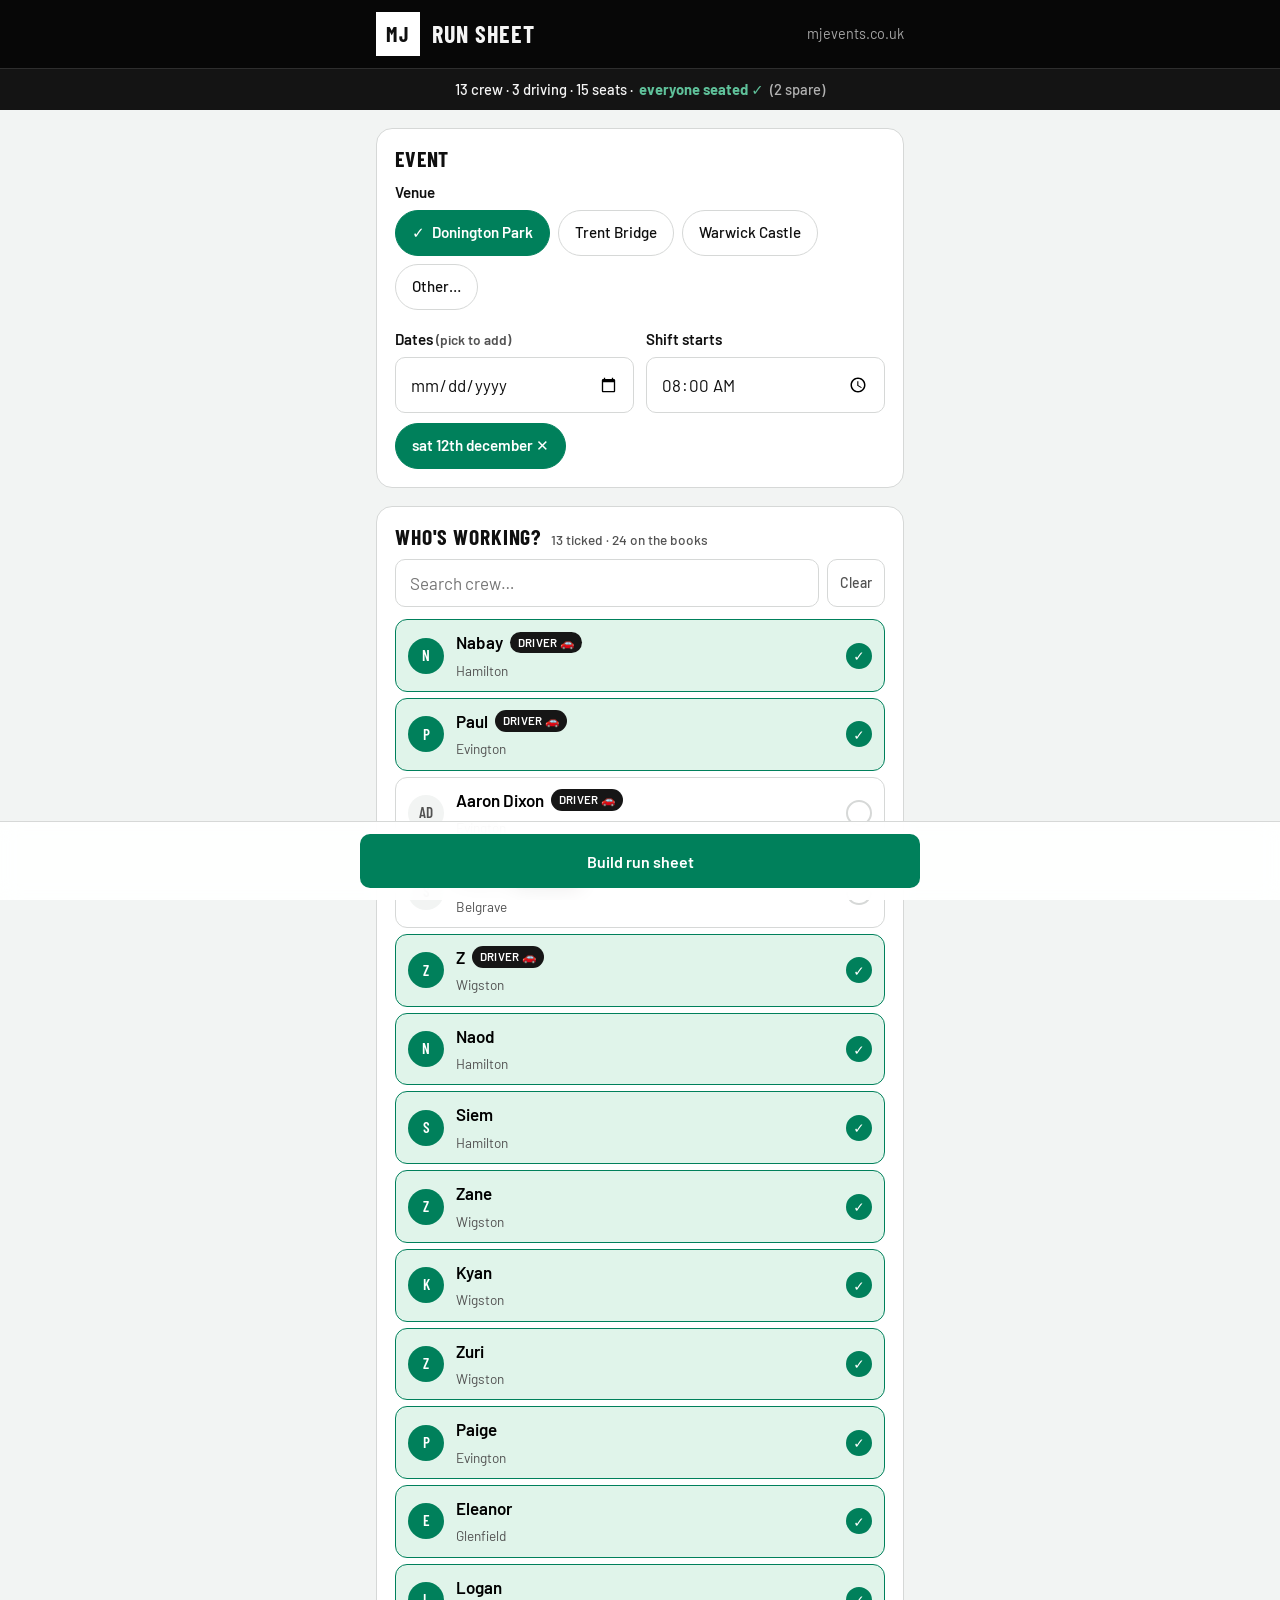
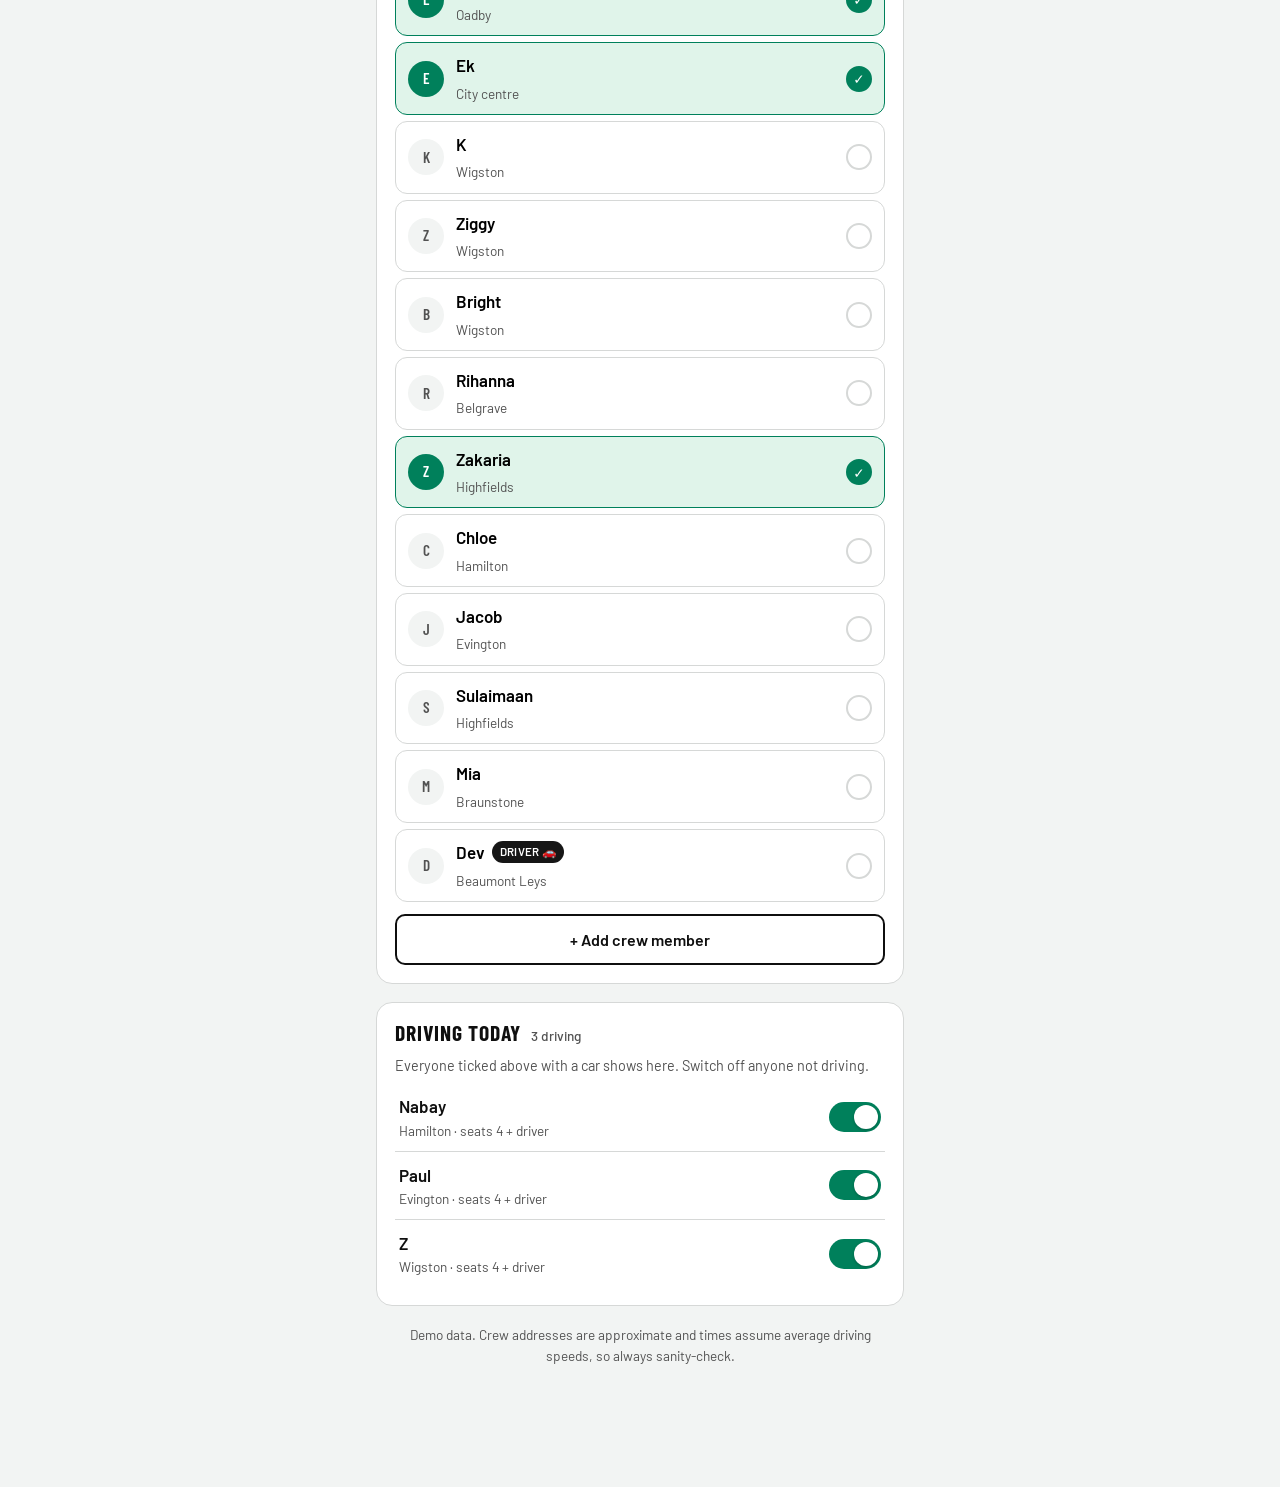
==== app.html @ 88cf54e8 "Apply full critique fixes: app truth + safety, honest WhatsApp submit, polish Run sheet can no longe" ====
<!DOCTYPE html>
<html lang="en-GB">
<head>
<meta charset="UTF-8">
<meta name="viewport" content="width=device-width, initial-scale=1.0">
<title>Run sheet · MJ Recruit</title>
<meta name="description" content="Build pickup and drop-off run sheets for MJ Recruitment event crews.">
<meta name="robots" content="noindex">
<link rel="icon" href="data:image/svg+xml,%3Csvg xmlns='http://www.w3.org/2000/svg' viewBox='0 0 64 64'%3E%3Crect width='64' height='64' fill='%23161616'/%3E%3Ctext x='32' y='42' font-family='Arial, Helvetica, sans-serif' font-size='24' font-weight='bold' fill='%23ffffff' text-anchor='middle' letter-spacing='1'%3EMJ%3C/text%3E%3C/svg%3E">
<link rel="preconnect" href="https://fonts.googleapis.com">
<link rel="preconnect" href="https://fonts.gstatic.com" crossorigin>
<link href="https://fonts.googleapis.com/css2?family=Barlow+Condensed:wght@500;600;700&family=Barlow:wght@400;500;600&display=swap" rel="stylesheet">
<link rel="stylesheet" href="assets/style.css">
<link rel="stylesheet" href="assets/app.css">
</head>
<body>

<header class="app-header">
  <div class="inner">
    <a class="mark mark-inverse" href="index.html" aria-label="MJ Recruit home">
      <span class="mj-box" aria-hidden="true">MJ</span>
    </a>
    <h1>Run sheet</h1>
    <a class="home-link" href="index.html">mjevents.co.uk</a>
  </div>
</header>

<div class="mathbar" id="mathbar" role="status" aria-live="polite"></div>

<main class="app-main">

  <!-- Step 1: event -->
  <section class="panel" aria-labelledby="h-event">
    <h2 id="h-event">Event</h2>
    <div class="field">
      <label>Venue</label>
      <div class="chips" data-single id="venue-chips"></div>
    </div>
    <div class="field" id="ov-field" hidden>
      <label for="ov-name">Venue name</label>
      <input id="ov-name" placeholder="e.g. Warwick Racecourse" autocomplete="off">
      <span class="hint">New venue, so times assume about a 45 minute drive. Nudge with − and + after building.</span>
    </div>
    <div class="row2">
      <div class="field" style="margin-bottom: 0;">
        <label for="ev-date">Dates <span class="hint">(pick to add)</span></label>
        <input type="date" id="ev-date">
      </div>
      <div class="field" style="margin-bottom: 0;">
        <label for="ev-start">Shift starts</label>
        <input type="time" id="ev-start" value="08:00" step="300">
      </div>
    </div>
    <div class="chips" id="date-chips" style="margin-top: 10px;"></div>
  </section>

  <!-- Step 2: crew -->
  <section class="panel" aria-labelledby="h-crew">
    <h2 id="h-crew">Who's working? <span class="count" id="crew-count"></span></h2>
    <div class="crew-tools">
      <input type="search" id="crew-search" placeholder="Search crew…" aria-label="Search crew">
      <button class="mini" id="crew-none" type="button">Clear</button>
    </div>
    <div class="crew-list" id="crew-list"></div>
    <button class="btn btn-outline" id="add-crew" type="button" style="width: 100%; margin-top: 12px;">+ Add crew member</button>
  </section>

  <!-- Step 3: drivers -->
  <section class="panel" aria-labelledby="h-drivers">
    <h2 id="h-drivers">Driving today <span class="count" id="driver-count"></span></h2>
    <p class="hint" style="color: var(--muted); font-size: 0.9rem; margin-bottom: 6px;">
      Everyone ticked above with a car shows here. Switch off anyone not driving.</p>
    <div id="driver-list"></div>
  </section>

  <!-- Results -->
  <section class="panel" id="results" hidden aria-labelledby="h-results">
    <h2 id="h-results">Cars and times</h2>
    <div class="mode-seg" role="group" aria-label="Run sheet mode">
      <button type="button" id="mode-pickup" aria-pressed="true">Pickups</button>
      <button type="button" id="mode-dropoff" aria-pressed="false">Drop-offs</button>
    </div>
    <div class="opt-row" id="regroup-row" hidden>
      <p class="who">Regroup by home address
        <small>Fastest way home. Cars may differ from the morning</small></p>
      <button class="switch" id="regroup-switch" aria-pressed="true" aria-label="Regroup by home address"></button>
    </div>
    <div id="warnings"></div>
    <div id="cars"></div>
    <div class="wa">
      <p class="wa-label">Message preview · WhatsApp</p>
      <div class="bubble" id="wa-bubble"></div>
    </div>
  </section>

  <p class="footnote">Demo data. Crew addresses are approximate and times assume average driving speeds, so always sanity-check.</p>
</main>

<div class="actionbar">
  <div class="inner">
    <button class="btn btn-brand" id="build-btn" type="button">Build run sheet</button>
    <button class="btn btn-dark" id="copy-btn" type="button" hidden>Copy message</button>
  </div>
</div>

<dialog class="sheet" id="add-dialog">
  <h3>Add crew member</h3>
  <form method="dialog" id="add-form">
    <div class="field">
      <label for="ac-name">Name</label>
      <input id="ac-name" autocomplete="off" required>
    </div>
    <div class="field">
      <label>Area</label>
      <div class="chips" data-single id="ac-area"></div>
    </div>
    <div class="field">
      <label id="ac-car-lbl">Has a car?</label>
      <div class="seg" role="group" aria-labelledby="ac-car-lbl" id="ac-car">
        <button type="button" aria-pressed="false">Yes</button>
        <button type="button" aria-pressed="true">No</button>
      </div>
    </div>
    <div style="display: flex; gap: 10px; margin-top: 8px;">
      <button class="btn btn-outline" type="button" id="ac-cancel" style="flex: 1;">Cancel</button>
      <button class="btn btn-brand" type="submit" style="flex: 1;">Add</button>
    </div>
  </form>
</dialog>

<div class="toast" id="toast" role="status"></div>

<script src="assets/app.js?v=2"></script>
</body>
</html>
---- assets/style.css ----
/* MJ Recruit — design tokens + shared styles
   Colorway: green, white, black (matches the real MJ Recruit logo).

   BRAND GREEN: current values are matched by eye to the logo image.
   When the official logo file arrives, swap the four --brand* values below.
   The logo's "HOSPITALITY SPECIALISTS" tag samples close to a soft teal
   (roughly oklch(0.73 0.06 205)); the site uses a deeper green for
   contrast-safe buttons. Only these four lines need to change. */

:root {
  --bg:         oklch(1 0 0);
  --surface:    oklch(0.965 0.002 170);
  --ink:        oklch(0.17 0 0);
  --muted:      oklch(0.44 0 0);
  --brand:      oklch(0.53 0.115 165);  /* primary green — carries WHITE text (4.9:1) */
  --brand-soft: oklch(0.95 0.025 165);
  --brand-deep: oklch(0.44 0.10 168);   /* green for links/labels on white */
  --brand-bright: oklch(0.74 0.11 165); /* green accents on dark surfaces */
  --navy:       oklch(0.20 0 0);        /* badge black */
  --tarmac:     oklch(0.13 0 0);
  --tarmac-2:   oklch(0.19 0 0);
  --tarmac-3:   oklch(0.26 0 0);
  --line:       oklch(0.88 0.003 170);
  --line-dark:  oklch(0.30 0 0);
  --ok:         oklch(0.55 0.12 150);
  --warn:       oklch(0.58 0.16 30);
  --on-dark:    oklch(0.97 0 0);
  --on-dark-muted: oklch(0.72 0 0);

  --font-display: "Barlow Condensed", "Arial Narrow", sans-serif;
  --font-body: "Barlow", system-ui, sans-serif;

  --radius-ctl: 10px;
  --radius-card: 16px;

  --z-sticky: 20;
  --z-sheet-backdrop: 30;
  --z-sheet: 40;
  --z-toast: 50;

  --ease-out: cubic-bezier(0.22, 1, 0.36, 1);
}

* { margin: 0; padding: 0; box-sizing: border-box; }

[hidden] { display: none !important; }

html { scroll-behavior: smooth; }
@media (prefers-reduced-motion: reduce) { html { scroll-behavior: auto; } }

body {
  font-family: var(--font-body);
  font-size: 17px;
  line-height: 1.55;
  color: var(--ink);
  background: var(--bg);
  -webkit-font-smoothing: antialiased;
}

img { max-width: 100%; display: block; }

h1, h2, h3 {
  font-family: var(--font-display);
  font-weight: 700;
  line-height: 1.02;
  letter-spacing: -0.01em;
  text-wrap: balance;
  text-transform: uppercase;
}

p { max-width: 68ch; }

a { color: var(--brand-deep); text-decoration-thickness: 1px; text-underline-offset: 3px; }
a:hover { text-decoration-thickness: 2px; }

:focus-visible {
  outline: 3px solid var(--brand);
  outline-offset: 2px;
  border-radius: 4px;
}

::selection { background: var(--brand); color: #fff; }

/* ---------- Wordmark (recreates the MJ Recruit logo lockup) ---------- */

.mark {
  display: inline-flex;
  align-items: center;
  gap: 12px;
  text-decoration: none;
  color: inherit;
}
.mark .mj-box {
  width: 44px; height: 44px;
  background: var(--ink);
  color: #fff;
  display: grid; place-items: center;
  flex: none;
  font-family: var(--font-display);
  font-weight: 700;
  font-size: 1.3rem;
  letter-spacing: 0.08em;
}
.mark .wordmark {
  font-family: var(--font-display);
  font-weight: 700;
  font-size: 1.5rem;
  letter-spacing: 0.06em;
  text-transform: uppercase;
  line-height: 0.95;
}
.mark .wordmark small {
  display: block;
  font-weight: 500;
  font-size: 0.72rem;
  letter-spacing: 0.16em;
  color: var(--brand-deep);
}
/* inverse lockup for dark surfaces */
.mark-inverse .mj-box { background: #fff; color: var(--ink); }
.mark-inverse .wordmark { color: var(--on-dark); }
.mark-inverse .wordmark small { color: var(--brand-bright); }

/* ---------- Buttons ---------- */

.btn {
  display: inline-flex;
  align-items: center;
  justify-content: center;
  gap: 8px;
  font-family: var(--font-body);
  font-weight: 600;
  font-size: 1rem;
  padding: 14px 26px;
  border-radius: var(--radius-ctl);
  border: 2px solid transparent;
  cursor: pointer;
  text-decoration: none;
  transition: transform 120ms var(--ease-out), background 150ms, border-color 150ms, opacity 150ms;
  min-height: 48px;
}
.btn:active { transform: scale(0.98); }
.btn-brand { background: var(--brand); color: #fff; }
.btn-brand:hover { background: oklch(0.49 0.12 165); }
.btn-outline { background: transparent; color: inherit; border-color: currentColor; }
.btn-outline:hover { border-color: var(--brand); color: var(--brand-deep); }
.on-dark .btn-outline:hover { color: var(--brand-bright); }
.btn-light { background: #fff; color: var(--ink); }
.btn-light:hover { background: oklch(0.92 0.005 170); }
.btn-dark { background: var(--tarmac); color: var(--on-dark); }
.btn-dark:hover { background: var(--tarmac-2); }
.btn[disabled] { opacity: 0.45; cursor: not-allowed; }
.btn:focus-visible { outline-offset: 3px; }

/* ---------- Forms ---------- */

.field { display: grid; gap: 6px; margin-bottom: 18px; }
.field label { font-weight: 600; font-size: 0.95rem; }
.field .hint { font-size: 0.85rem; color: var(--muted); }
.field input, .field select, .field textarea {
  font: inherit;
  color: var(--ink);
  padding: 13px 14px;
  border: 1.5px solid var(--line);
  border-radius: var(--radius-ctl);
  background: var(--bg);
  width: 100%;
  min-height: 48px;
  transition: border-color 150ms;
}
.field textarea { min-height: 96px; resize: vertical; }
.field input::placeholder, .field textarea::placeholder { color: oklch(0.50 0 0); }
.field input:focus, .field select:focus, .field textarea:focus {
  outline: none;
  border-color: var(--brand-deep);
  box-shadow: 0 0 0 3px oklch(0.55 0.12 165 / 0.25);
}
.field input.error { border-color: var(--warn); }
.field .err-msg { font-size: 0.9rem; font-weight: 500; color: var(--warn); display: none; }
.field.has-error .err-msg { display: block; }

/* Chip groups — selection over free text (uxify 2.8) */
.chips { display: flex; flex-wrap: wrap; gap: 8px; }
.chip {
  font: inherit;
  font-weight: 500;
  font-size: 0.95rem;
  padding: 10px 16px;
  border-radius: 999px;
  border: 1.5px solid var(--line);
  background: var(--bg);
  color: var(--ink);
  cursor: pointer;
  min-height: 44px;
  display: inline-flex;
  align-items: center;
  gap: 7px;
  transition: background 130ms, border-color 130ms, transform 120ms var(--ease-out);
}
.chip:active { transform: scale(0.96); }
.chip[aria-pressed="true"] {
  background: var(--brand);
  border-color: var(--brand);
  color: #fff;
  font-weight: 600;
}
.chip[aria-pressed="true"]::before { content: "✓"; font-weight: 700; }

/* Toggle pair (yes/no) */
.seg {
  display: inline-flex;
  border: 1.5px solid var(--line);
  border-radius: var(--radius-ctl);
  overflow: hidden;
}
.seg button {
  font: inherit; font-weight: 500;
  padding: 11px 22px;
  min-height: 46px;
  background: var(--bg);
  border: none;
  cursor: pointer;
  color: var(--ink);
}
.seg button + button { border-left: 1.5px solid var(--line); }
.seg button[aria-pressed="true"] { background: var(--brand); color: #fff; font-weight: 600; }

/* Success state */
.form-success {
  display: none;
  text-align: left;
  padding: 28px;
  border: 1.5px solid var(--ok);
  border-radius: var(--radius-card);
  background: oklch(0.97 0.02 150);
}
.form-success h3 { font-size: 1.6rem; margin-bottom: 6px; }
.form-success p { color: var(--muted); }
form.submitted { display: none; }
form.submitted + .form-success { display: block; }

/* ---------- Toast ---------- */
.toast {
  position: fixed;
  left: 50%; bottom: 24px;
  transform: translateX(-50%) translateY(8px);
  background: var(--tarmac);
  color: var(--on-dark);
  padding: 12px 20px;
  border-radius: 999px;
  font-weight: 500;
  z-index: var(--z-toast);
  opacity: 0;
  pointer-events: none;
  transition: opacity 200ms, transform 200ms var(--ease-out);
}
.toast.show { opacity: 1; transform: translateX(-50%) translateY(0); }

@media (prefers-reduced-motion: reduce) {
  .btn, .chip, .toast { transition: opacity 150ms; }
  .btn:active, .chip:active { transform: none; }
}
---- assets/app.css ----
/* MJ Run Sheet — phone-first app styles (product register) */

body { background: var(--surface); }

.app-header {
  position: sticky; top: 0; z-index: var(--z-sticky);
  background: var(--tarmac); color: var(--on-dark);
  border-bottom: 1px solid var(--line-dark);
}
.app-header .inner {
  max-width: 560px; margin: 0 auto;
  padding: 12px 16px;
  display: flex; align-items: center; gap: 12px;
}
.app-header .mark .chev { width: 34px; height: 34px; border-radius: 7px; }
.app-header .mark .chev svg { width: 19px; height: 19px; }
.app-header h1 {
  font-size: 1.5rem; letter-spacing: 0.03em; line-height: 1;
}
.app-header .home-link {
  margin-left: auto;
  color: var(--on-dark-muted);
  font-size: 0.9rem;
  text-decoration: none;
}
.app-header .home-link:hover { color: var(--brand); }

.app-main {
  max-width: 560px;
  margin: 0 auto;
  padding: 18px 16px 120px; /* room for the sticky action bar */
  display: grid;
  gap: 18px;
}

/* ---------- Section cards ---------- */
.panel {
  background: var(--bg);
  border: 1px solid var(--line);
  border-radius: var(--radius-card);
  padding: 18px;
}
.panel > h2 {
  font-size: 1.35rem;
  letter-spacing: 0.04em;
  margin-bottom: 12px;
  display: flex; align-items: baseline; gap: 10px;
}
.panel > h2 .count { font-family: var(--font-body); font-size: 0.85rem; font-weight: 500; color: var(--muted); text-transform: none; letter-spacing: 0; }

.row2 { display: grid; grid-template-columns: 1fr 1fr; gap: 12px; }

/* ---------- Crew list ---------- */
.crew-tools { display: flex; gap: 8px; margin-bottom: 12px; }
.crew-tools input {
  flex: 1; font: inherit; padding: 10px 14px; min-height: 44px;
  border: 1.5px solid var(--line); border-radius: var(--radius-ctl);
}
.crew-tools input:focus { outline: none; border-color: var(--brand-deep); }
.crew-tools .mini {
  font: inherit; font-size: 0.88rem; font-weight: 500;
  padding: 0 12px; min-height: 44px;
  background: var(--bg); border: 1.5px solid var(--line);
  border-radius: var(--radius-ctl); cursor: pointer; color: var(--muted);
}
.crew-tools .mini:hover { border-color: var(--brand-deep); color: var(--ink); }

.crew-list { display: grid; gap: 6px; }
.crew-row {
  display: flex; align-items: center; gap: 12px;
  width: 100%;
  font: inherit; text-align: left;
  padding: 9px 12px;
  min-height: 54px;
  background: var(--bg);
  border: 1.5px solid var(--line);
  border-radius: 12px;
  cursor: pointer;
  transition: border-color 130ms, background 130ms, transform 120ms var(--ease-out);
}
.crew-row:active { transform: scale(0.985); }
.crew-row .avatar {
  width: 36px; height: 36px; border-radius: 50%; flex: none;
  display: grid; place-items: center;
  background: var(--surface);
  font-family: var(--font-display); font-weight: 600; font-size: 0.95rem;
  color: var(--muted);
}
.crew-row .who { flex: 1; min-width: 0; }
.crew-row .who .nm { font-weight: 600; display: flex; align-items: center; gap: 7px; }
.crew-row .who .ar { font-size: 0.85rem; color: var(--muted); }
.crew-row .tick {
  width: 26px; height: 26px; border-radius: 50%; flex: none;
  border: 2px solid var(--line);
  display: grid; place-items: center;
  font-weight: 700; font-size: 0.85rem; color: transparent;
  transition: background 130ms, border-color 130ms;
}
.crew-row[aria-pressed="true"] {
  border-color: var(--brand);
  background: var(--brand-soft);
}
.crew-row[aria-pressed="true"] .avatar { background: var(--brand); color: #fff; }
.crew-row[aria-pressed="true"] .tick { background: var(--brand); border-color: var(--brand); color: #fff; }

.badge-car {
  display: inline-flex; align-items: center; gap: 4px;
  font-size: 0.72rem; font-weight: 600;
  padding: 2px 8px; border-radius: 999px;
  background: var(--navy); color: white;
  letter-spacing: 0.02em;
}

/* Driver toggle rows */
.driver-row {
  display: flex; align-items: center; gap: 12px;
  padding: 10px 4px; min-height: 52px;
  border-top: 1px solid var(--line);
}
.driver-row:first-of-type { border-top: none; }
.driver-row .who { flex: 1; font-weight: 600; }
.driver-row .who small { display: block; font-weight: 400; color: var(--muted); font-size: 0.85rem; }
.switch {
  position: relative;
  width: 52px; height: 30px; flex: none;
  border-radius: 999px;
  border: none; cursor: pointer;
  background: var(--line);
  transition: background 150ms;
}
.switch::after {
  content: "";
  position: absolute; top: 3px; left: 3px;
  width: 24px; height: 24px; border-radius: 50%;
  background: var(--bg);
  box-shadow: 0 1px 3px oklch(0 0 0 / 0.25);
  transition: transform 180ms var(--ease-out);
}
.switch[aria-pressed="true"] { background: var(--brand); }
.switch[aria-pressed="true"]::after { transform: translateX(22px); }

/* ---------- Live math strip (consequence preview) ---------- */
.mathbar {
  position: sticky;
  top: 59px;
  z-index: calc(var(--z-sticky) - 1);
  margin: 0 -16px;
  padding: 9px 20px;
  background: var(--tarmac-2);
  color: var(--on-dark);
  font-size: 0.92rem;
  font-weight: 500;
  display: flex; gap: 6px; align-items: center; justify-content: center;
  text-align: center;
}
.mathbar.short { background: oklch(0.42 0.13 30); }
.mathbar .ok-dot { color: var(--brand-bright); font-weight: 700; }

/* ---------- Sticky action bar ---------- */
.actionbar {
  position: fixed;
  left: 0; right: 0; bottom: 0;
  z-index: var(--z-sticky);
  background: oklch(1 0 0 / 0.92);
  backdrop-filter: blur(10px);
  border-top: 1px solid var(--line);
  padding: 12px 16px calc(12px + env(safe-area-inset-bottom));
}
.actionbar .inner { max-width: 560px; margin: 0 auto; display: flex; gap: 10px; }
.actionbar .btn { flex: 1; font-size: 1rem; min-height: 54px; padding: 14px 12px; white-space: nowrap; }

/* ---------- Results ---------- */
.mode-seg {
  display: grid; grid-template-columns: 1fr 1fr;
  background: var(--surface);
  border: 1.5px solid var(--line);
  border-radius: var(--radius-ctl);
  padding: 3px; gap: 3px;
  margin-bottom: 14px;
}
.mode-seg button {
  font: inherit; font-weight: 600; font-size: 0.98rem;
  padding: 10px; min-height: 46px;
  background: transparent; color: var(--muted);
  border: none; border-radius: 8px; cursor: pointer;
}
.mode-seg button[aria-pressed="true"] { background: var(--tarmac); color: var(--on-dark); }

.car {
  border: 1.5px solid var(--line);
  border-radius: 12px;
  overflow: hidden;
  margin-bottom: 12px;
}
.car .car-head {
  display: flex; align-items: center; gap: 10px;
  padding: 12px 14px;
  background: var(--tarmac);
  color: var(--on-dark);
}
.car .car-head .drv { font-weight: 600; }
.car .car-head .drv small { color: var(--on-dark-muted); font-weight: 400; margin-left: 6px; }
.car .car-head .seats {
  margin-left: auto;
  font-size: 0.8rem; font-weight: 600;
  padding: 3px 10px; border-radius: 999px;
  background: var(--tarmac-3); color: var(--on-dark);
}
.car .stop-block { padding: 10px 14px; border-top: 1px solid var(--line); }
.car .stop-line {
  display: flex; align-items: center; gap: 10px;
  font-weight: 600;
}
.car .stop-line .t {
  font-family: var(--font-display); font-weight: 700; font-size: 1.35rem;
  color: var(--brand-deep);
  min-width: 64px;
}
.car .stop-line .then { font-size: 0.8rem; font-weight: 600; color: var(--muted); text-transform: uppercase; letter-spacing: 0.06em; }
.car .stop-line .tweak { margin-left: auto; display: flex; gap: 6px; }
.car .stop-line .tweak button {
  width: 44px; height: 44px;
  font: inherit; font-weight: 700;
  border: 1.5px solid var(--line); border-radius: 8px;
  background: var(--bg); cursor: pointer;
}
.car .stop-line .tweak button:hover { border-color: var(--brand-deep); }
.car .pax { margin-top: 6px; display: flex; flex-wrap: wrap; gap: 6px; }
.car .pax .p {
  font-size: 0.9rem; font-weight: 500;
  padding: 5px 12px;
  background: var(--surface);
  border-radius: 999px;
}
.car .pax .p.driver-pill { background: var(--navy); color: white; }
.car .pax .p .det {
  font-style: normal;
  font-size: 0.75rem;
  font-weight: 600;
  color: var(--warn);
  margin-left: 7px;
}

.callout {
  border: 1.5px solid var(--brand-deep);
  background: var(--brand-soft);
  border-radius: 12px;
  padding: 14px;
  margin-bottom: 12px;
  display: grid; gap: 10px;
}
.callout p { font-size: 0.95rem; }
.callout p strong { font-weight: 600; }
.callout .btn { min-height: 44px; padding: 9px 18px; justify-self: start; }

.callout.problem { border-color: var(--warn); background: oklch(0.97 0.02 30); }

/* ---------- WhatsApp preview ---------- */
.wa {
  background: oklch(0.145 0.01 250);
  border-radius: 12px;
  padding: 16px 12px 12px;
  margin-top: 4px;
}
.wa .wa-label {
  font-size: 0.75rem; font-weight: 600; letter-spacing: 0.08em; text-transform: uppercase;
  color: oklch(0.62 0.02 250);
  margin: 0 4px 10px;
}
.wa .bubble {
  background: oklch(0.32 0.055 165);
  color: oklch(0.93 0.005 165);
  border-radius: 10px;
  border-top-right-radius: 2px;
  padding: 10px 12px;
  font-size: 0.92rem;
  line-height: 1.45;
  white-space: pre-wrap;
  word-break: break-word;
  max-width: 92%;
  margin-left: auto;
}
.wa .bubble .tag { color: oklch(0.78 0.11 195); font-weight: 500; }
.wa .bubble .stamp {
  display: block; text-align: right;
  font-size: 0.72rem; color: oklch(0.75 0.02 165);
  margin-top: 4px;
}

/* Regroup toggle row */
.opt-row {
  display: flex; align-items: center; gap: 12px;
  padding: 12px 2px;
}
.opt-row .who { flex: 1; font-weight: 500; font-size: 0.95rem; }
.opt-row .who small { display: block; color: var(--muted); font-weight: 400; font-size: 0.85rem; }

/* Add-crew dialog */
dialog.sheet {
  border: none;
  border-radius: var(--radius-card);
  padding: 22px;
  width: min(92vw, 420px);
  margin: auto;
}
dialog.sheet::backdrop { background: oklch(0.16 0.012 262 / 0.55); }
dialog.sheet h3 { font-size: 1.5rem; margin-bottom: 14px; }
dialog.sheet .chips { margin-bottom: 4px; }

/* Remove control on crew added by Dee */
.crew-row .row-del {
  flex: none;
  width: 38px; height: 38px;
  display: grid; place-items: center;
  border-radius: 50%;
  color: var(--muted);
  font-size: 1rem;
  margin-left: 2px;
}
.crew-row .row-del:hover, .crew-row .row-del:focus-visible { color: var(--warn); background: var(--surface); }

/* Undo button inside a toast */
.toast .toast-act {
  font: inherit; font-weight: 600;
  margin-left: 14px;
  padding: 6px 16px;
  border: none; border-radius: 999px;
  background: var(--brand); color: #fff;
  cursor: pointer;
}
.toast.show { pointer-events: auto; }

/* Add-crew dialog becomes a bottom sheet on phones */
@media (max-width: 560px) {
  dialog.sheet {
    margin: auto 0 0;
    width: 100vw;
    max-width: none;
    border-radius: 18px 18px 0 0;
  }
}

#date-chips:empty { display: none; }
#date-chips .chip { background: var(--brand); border-color: var(--brand); color: #fff; font-weight: 600; }

.footnote { font-size: 0.85rem; color: var(--muted); text-align: center; padding: 0 12px; }

@media (prefers-reduced-motion: reduce) {
  .crew-row, .switch::after { transition: none; }
  .crew-row:active { transform: none; }
}
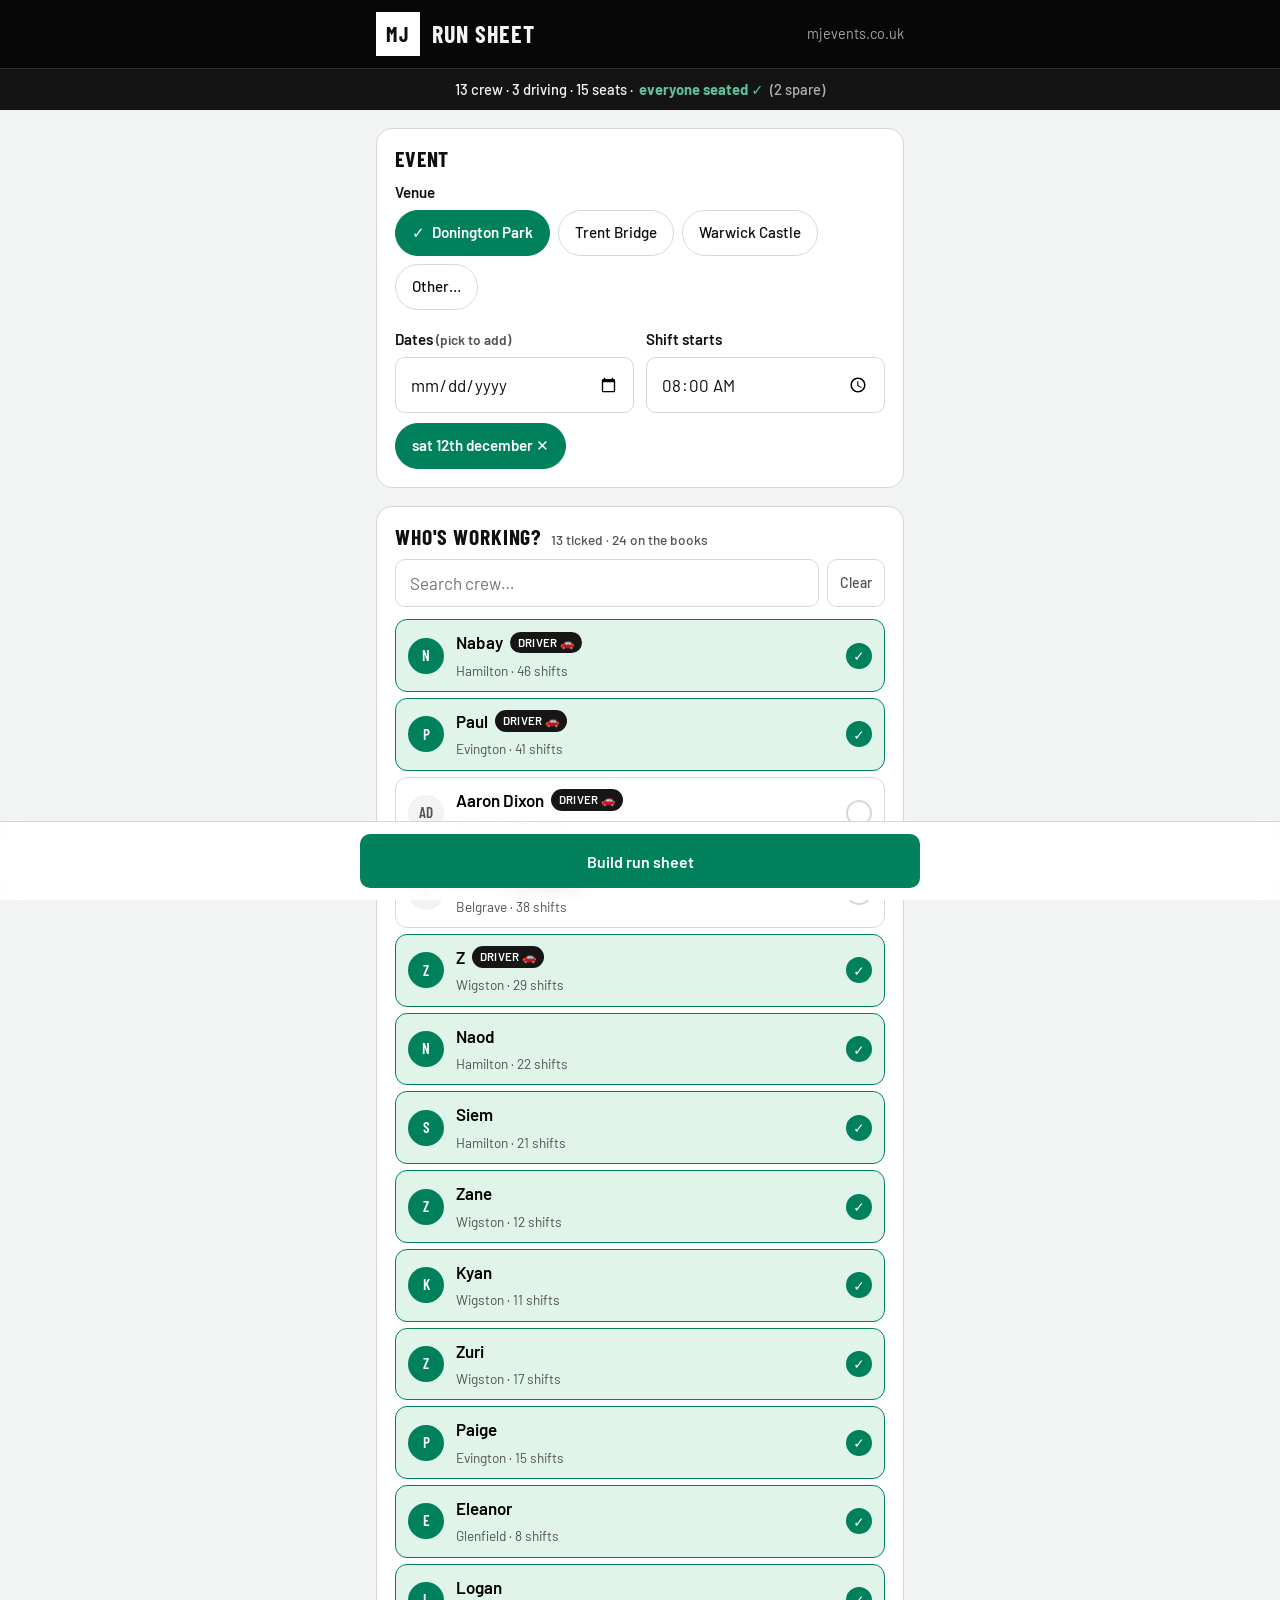
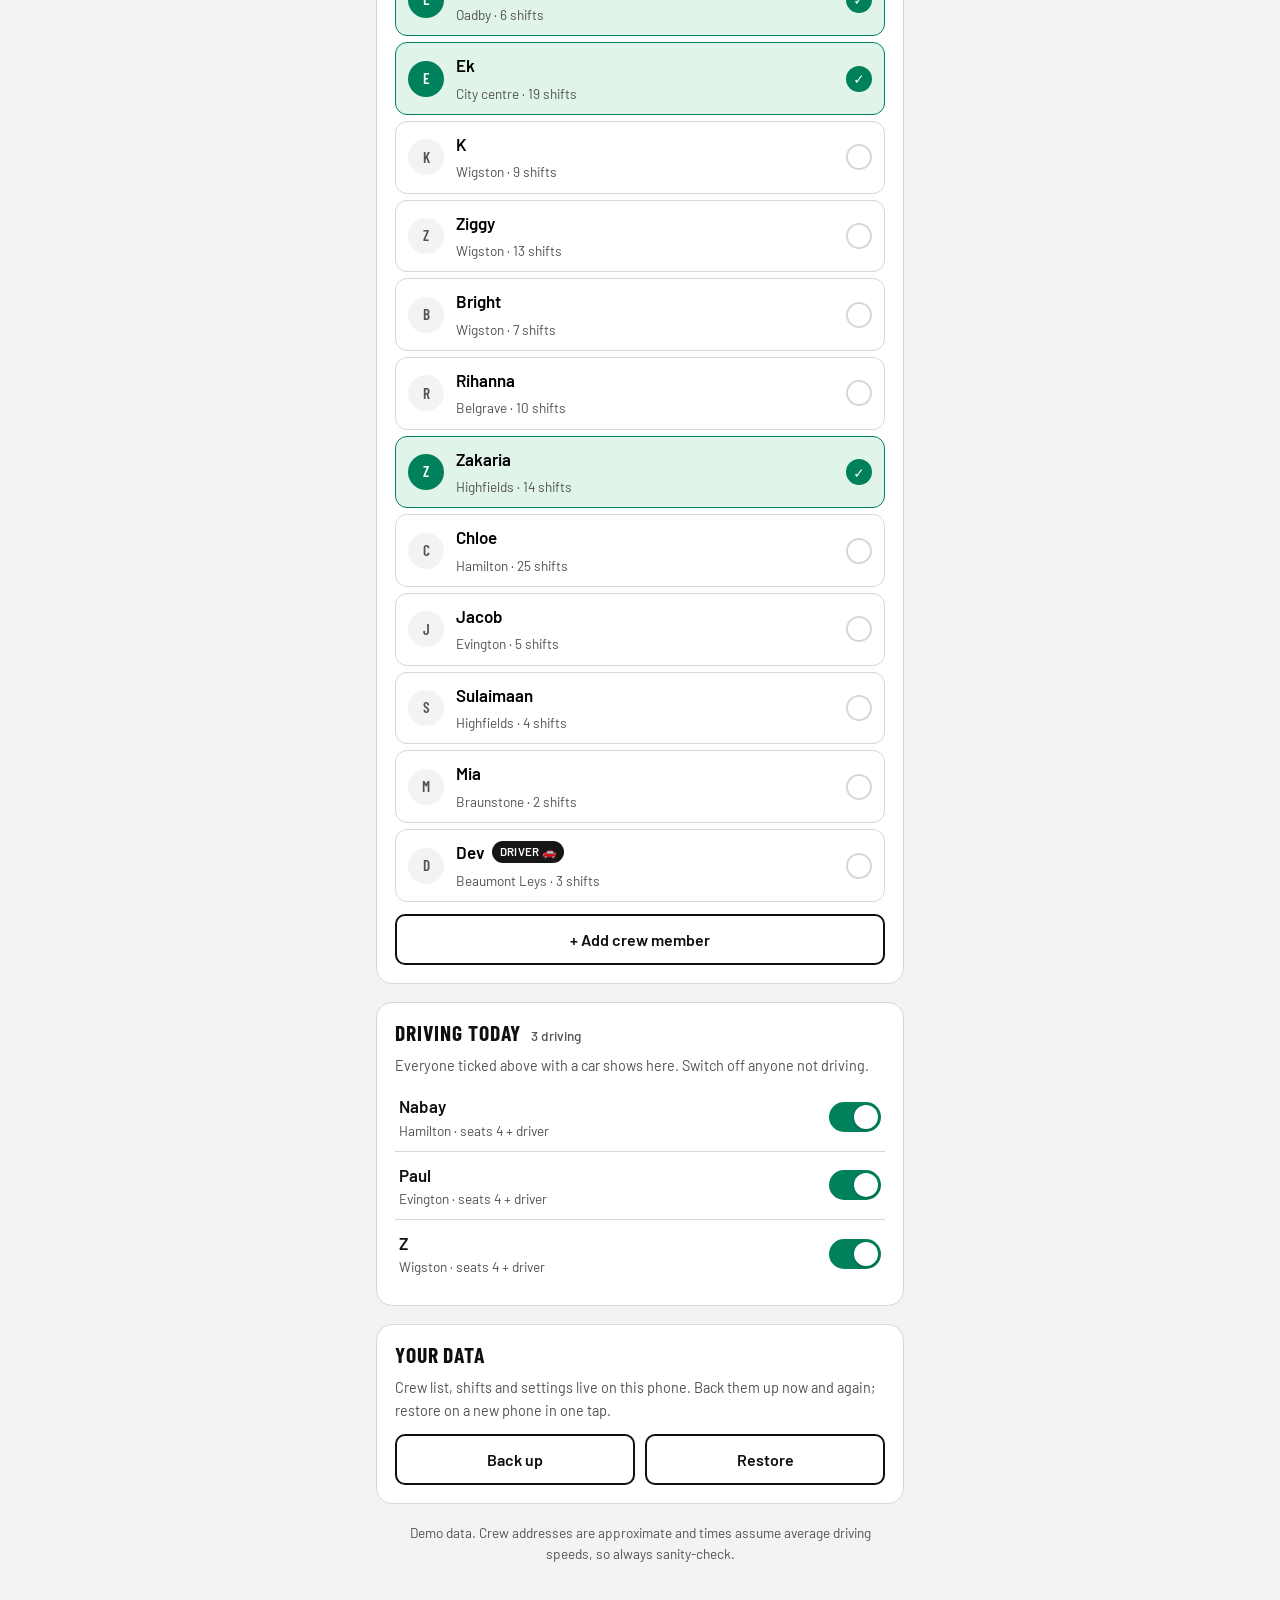
==== commit bf8669e0: "Council verdict applied: backup/restore in the run sheet, points reworded One-tap Back up (JSON down" ====
--- a/app.html
+++ b/app.html
@@ -93,6 +93,18 @@
     </div>
   </section>
 
+  <!-- Data safety: everything lives in this phone's browser -->
+  <section class="panel" aria-labelledby="h-data">
+    <h2 id="h-data">Your data</h2>
+    <p class="hint" style="color: var(--muted); font-size: 0.9rem;">Crew list, shifts and settings live on this phone.
+      Back them up now and again; restore on a new phone in one tap.</p>
+    <div style="display: flex; gap: 10px; margin-top: 12px;">
+      <button class="btn btn-outline" id="backup-btn" type="button" style="flex: 1;">Back up</button>
+      <button class="btn btn-outline" id="restore-btn" type="button" style="flex: 1;">Restore</button>
+      <input type="file" id="restore-file" accept="application/json,.json" hidden>
+    </div>
+  </section>
+
   <p class="footnote">Demo data. Crew addresses are approximate and times assume average driving speeds, so always sanity-check.</p>
 </main>
 
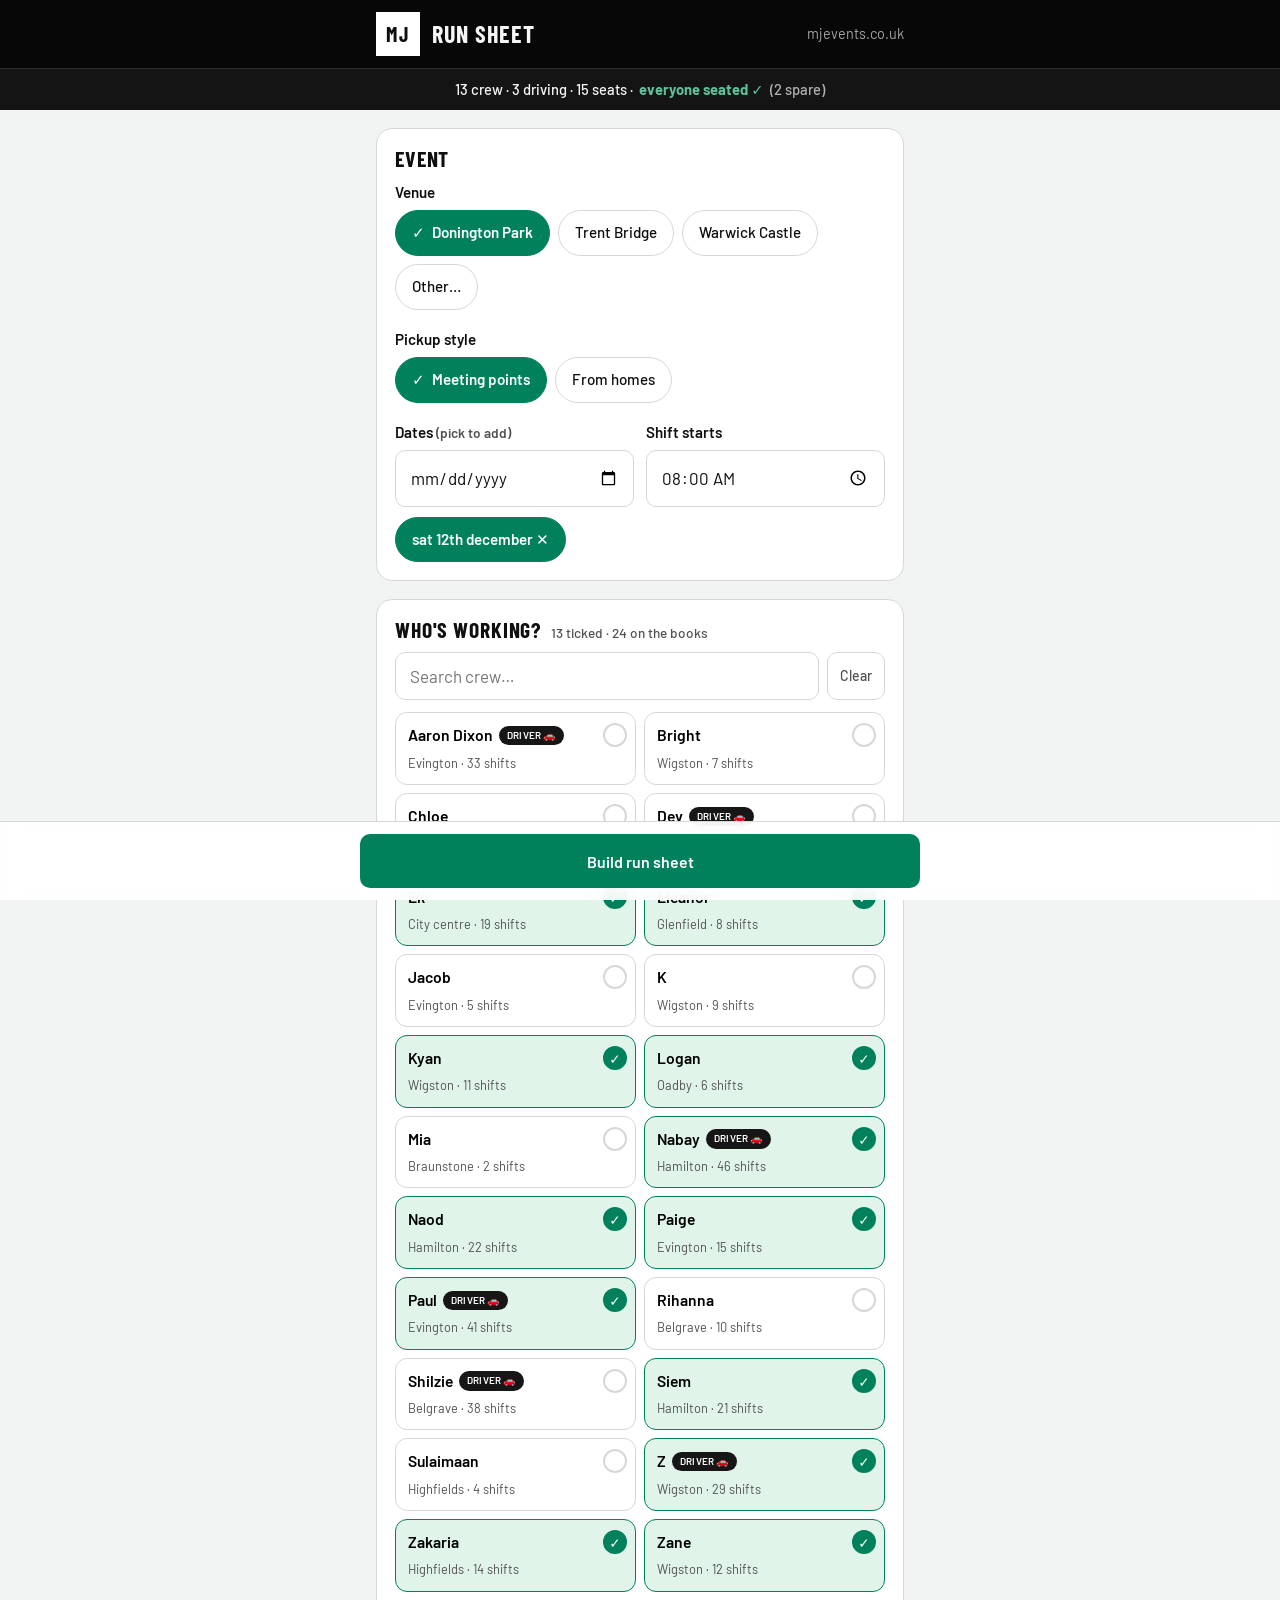
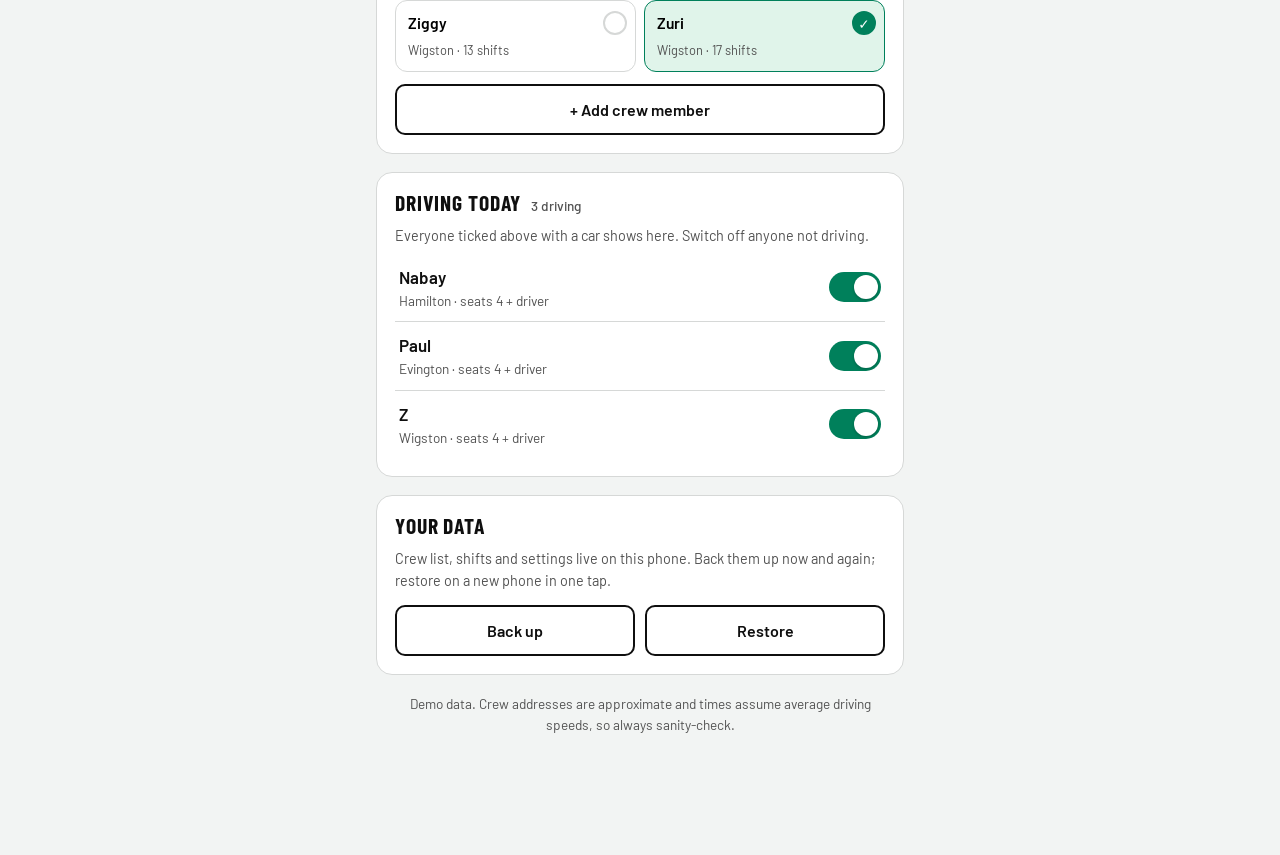
==== commit 30526cf6: "Run sheet: home-pickup mode, smarter meeting-point assignment, crew grid - New "Pickup style" toggle" ====
--- a/app.html
+++ b/app.html
@@ -40,6 +40,13 @@
       <label for="ov-name">Venue name</label>
       <input id="ov-name" placeholder="e.g. Warwick Racecourse" autocomplete="off">
       <span class="hint">New venue, so times assume about a 45 minute drive. Nudge with − and + after building.</span>
+    </div>
+    <div class="field">
+      <label>Pickup style</label>
+      <div class="chips" data-single id="style-chips">
+        <button type="button" class="chip" data-style="points" aria-pressed="true">Meeting points</button>
+        <button type="button" class="chip" data-style="homes" aria-pressed="false">From homes</button>
+      </div>
     </div>
     <div class="row2">
       <div class="field" style="margin-bottom: 0;">
@@ -142,6 +149,6 @@
 
 <div class="toast" id="toast" role="status"></div>
 
-<script src="assets/app.js?v=2"></script>
+<script src="assets/app.js?v=3"></script>
 </body>
 </html>
--- a/assets/style.css
+++ b/assets/style.css
@@ -176,6 +176,19 @@
   box-shadow: 0 0 0 3px oklch(0.55 0.12 165 / 0.25);
 }
 .field input.error { border-color: var(--warn); }
+
+/* File picker (CV upload) */
+.file-pick { display: flex; align-items: center; gap: 12px; }
+.file-btn {
+  font: inherit; font-weight: 500;
+  padding: 11px 18px; min-height: 46px;
+  border: 1.5px solid var(--line); border-radius: var(--radius-ctl);
+  background: var(--bg); color: var(--ink);
+  cursor: pointer;
+  flex: none;
+}
+.file-btn:hover { border-color: var(--brand-deep); color: var(--brand-deep); }
+.file-name { font-size: 0.92rem; color: var(--muted); overflow: hidden; text-overflow: ellipsis; white-space: nowrap; }
 .field .err-msg { font-size: 0.9rem; font-weight: 500; color: var(--warn); display: none; }
 .field.has-error .err-msg { display: block; }
 
--- a/assets/app.css
+++ b/assets/app.css
@@ -65,13 +65,14 @@
 }
 .crew-tools .mini:hover { border-color: var(--brand-deep); color: var(--ink); }
 
-.crew-list { display: grid; gap: 6px; }
+.crew-list { display: grid; grid-template-columns: 1fr 1fr; gap: 8px; }
 .crew-row {
-  display: flex; align-items: center; gap: 12px;
+  position: relative;
+  display: flex; flex-direction: column; align-items: stretch; gap: 2px;
   width: 100%;
   font: inherit; text-align: left;
-  padding: 9px 12px;
-  min-height: 54px;
+  padding: 10px 38px 10px 12px;
+  min-height: 68px;
   background: var(--bg);
   border: 1.5px solid var(--line);
   border-radius: 12px;
@@ -87,10 +88,11 @@
   color: var(--muted);
 }
 .crew-row .who { flex: 1; min-width: 0; }
-.crew-row .who .nm { font-weight: 600; display: flex; align-items: center; gap: 7px; }
-.crew-row .who .ar { font-size: 0.85rem; color: var(--muted); }
+.crew-row .who .nm { font-weight: 600; display: flex; align-items: center; gap: 6px; flex-wrap: wrap; font-size: 0.98rem; }
+.crew-row .who .ar { font-size: 0.8rem; color: var(--muted); }
 .crew-row .tick {
-  width: 26px; height: 26px; border-radius: 50%; flex: none;
+  position: absolute; top: 10px; right: 8px;
+  width: 24px; height: 24px; border-radius: 50%; flex: none;
   border: 2px solid var(--line);
   display: grid; place-items: center;
   font-weight: 700; font-size: 0.85rem; color: transparent;
@@ -105,7 +107,7 @@
 
 .badge-car {
   display: inline-flex; align-items: center; gap: 4px;
-  font-size: 0.72rem; font-weight: 600;
+  font-size: 0.62rem; font-weight: 600;
   padding: 2px 8px; border-radius: 999px;
   background: var(--navy); color: white;
   letter-spacing: 0.02em;
@@ -309,8 +311,9 @@
 
 /* Remove control on crew added by Dee */
 .crew-row .row-del {
+  position: absolute; bottom: 6px; right: 4px;
   flex: none;
-  width: 38px; height: 38px;
+  width: 34px; height: 34px;
   display: grid; place-items: center;
   border-radius: 50%;
   color: var(--muted);
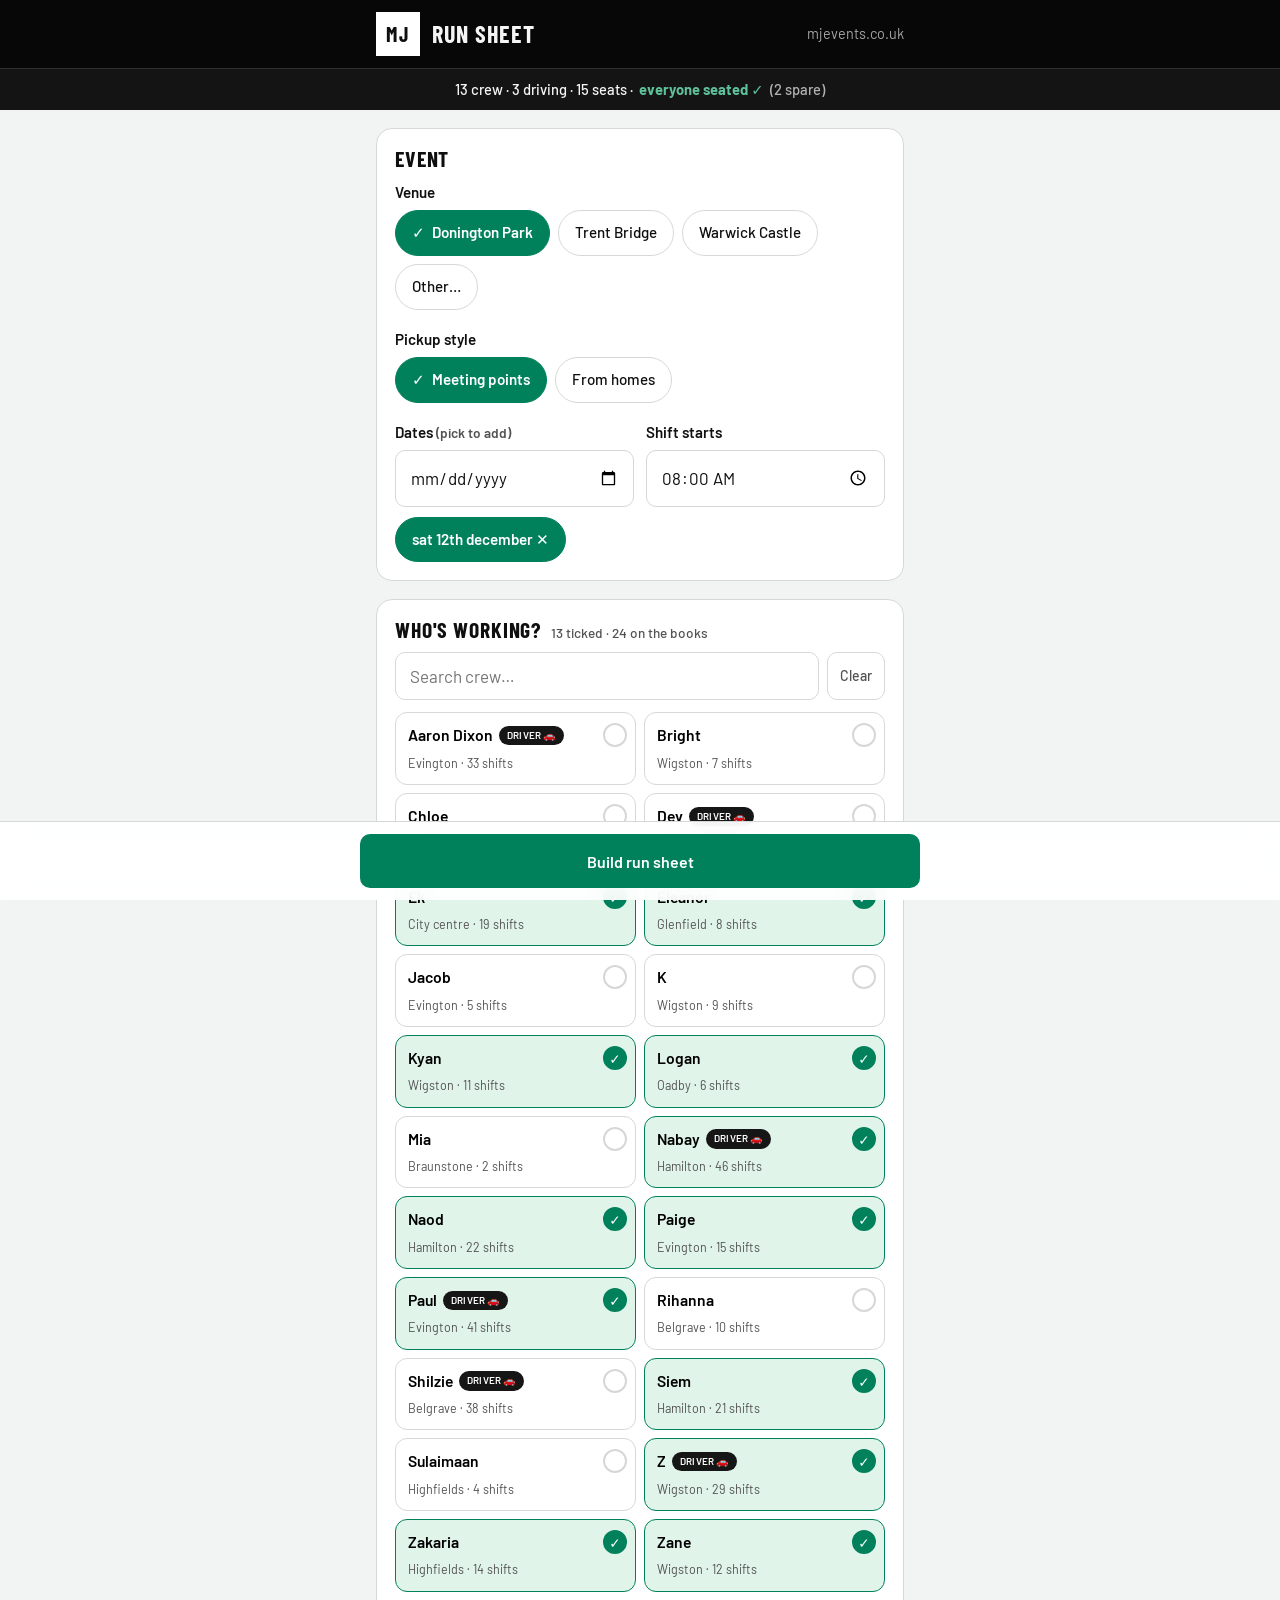
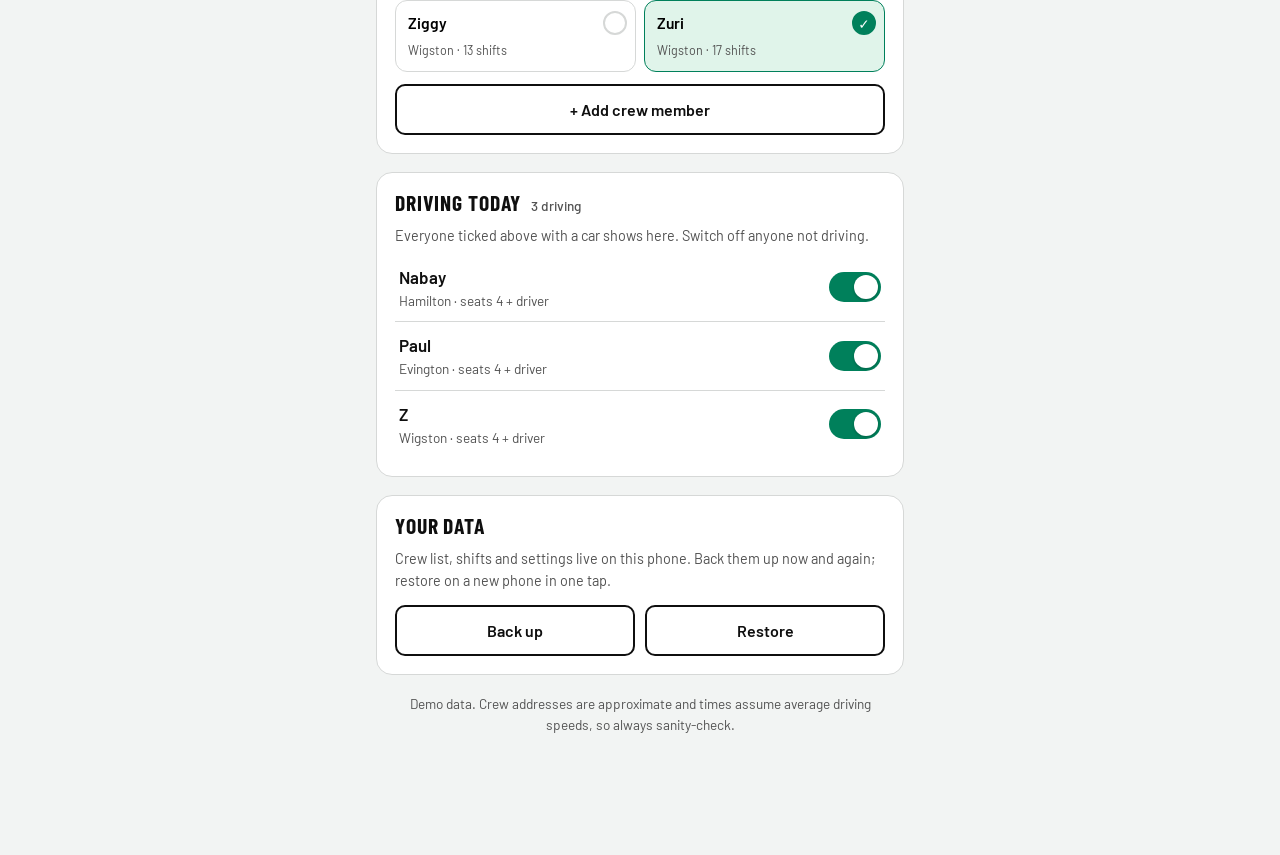
==== commit 0f668673: "Critique fixes: toast clears action bar, mobile header, crew grid, home times - P1: run-sheet toast " ====
--- a/app.html
+++ b/app.html
@@ -149,6 +149,6 @@
 
 <div class="toast" id="toast" role="status"></div>
 
-<script src="assets/app.js?v=3"></script>
+<script src="assets/app.js?v=4"></script>
 </body>
 </html>
--- a/assets/app.css
+++ b/assets/app.css
@@ -89,7 +89,10 @@
 }
 .crew-row .who { flex: 1; min-width: 0; }
 .crew-row .who .nm { font-weight: 600; display: flex; align-items: center; gap: 6px; flex-wrap: wrap; font-size: 0.98rem; }
-.crew-row .who .ar { font-size: 0.8rem; color: var(--muted); }
+.crew-row .who .ar { font-size: 0.78rem; color: var(--muted); white-space: nowrap; overflow: hidden; text-overflow: ellipsis; }
+@media (max-width: 400px) {
+  .crew-list { grid-template-columns: 1fr; }
+}
 .crew-row .tick {
   position: absolute; top: 10px; right: 8px;
   width: 24px; height: 24px; border-radius: 50%; flex: none;
@@ -171,6 +174,9 @@
 .actionbar .inner { max-width: 560px; margin: 0 auto; display: flex; gap: 10px; }
 .actionbar .btn { flex: 1; font-size: 1rem; min-height: 54px; padding: 14px 12px; white-space: nowrap; }
 
+/* Toast must clear the sticky action bar so Undo is never on top of Build/Copy */
+.toast { bottom: calc(90px + env(safe-area-inset-bottom)); }
+
 /* ---------- Results ---------- */
 .mode-seg {
   display: grid; grid-template-columns: 1fr 1fr;
@@ -308,12 +314,13 @@
 dialog.sheet::backdrop { background: oklch(0.16 0.012 262 / 0.55); }
 dialog.sheet h3 { font-size: 1.5rem; margin-bottom: 14px; }
 dialog.sheet .chips { margin-bottom: 4px; }
+dialog.sheet .seg { width: max-content; max-width: 100%; }
 
 /* Remove control on crew added by Dee */
 .crew-row .row-del {
-  position: absolute; bottom: 6px; right: 4px;
+  position: absolute; bottom: 4px; right: 2px;
   flex: none;
-  width: 34px; height: 34px;
+  width: 44px; height: 44px;
   display: grid; place-items: center;
   border-radius: 50%;
   color: var(--muted);
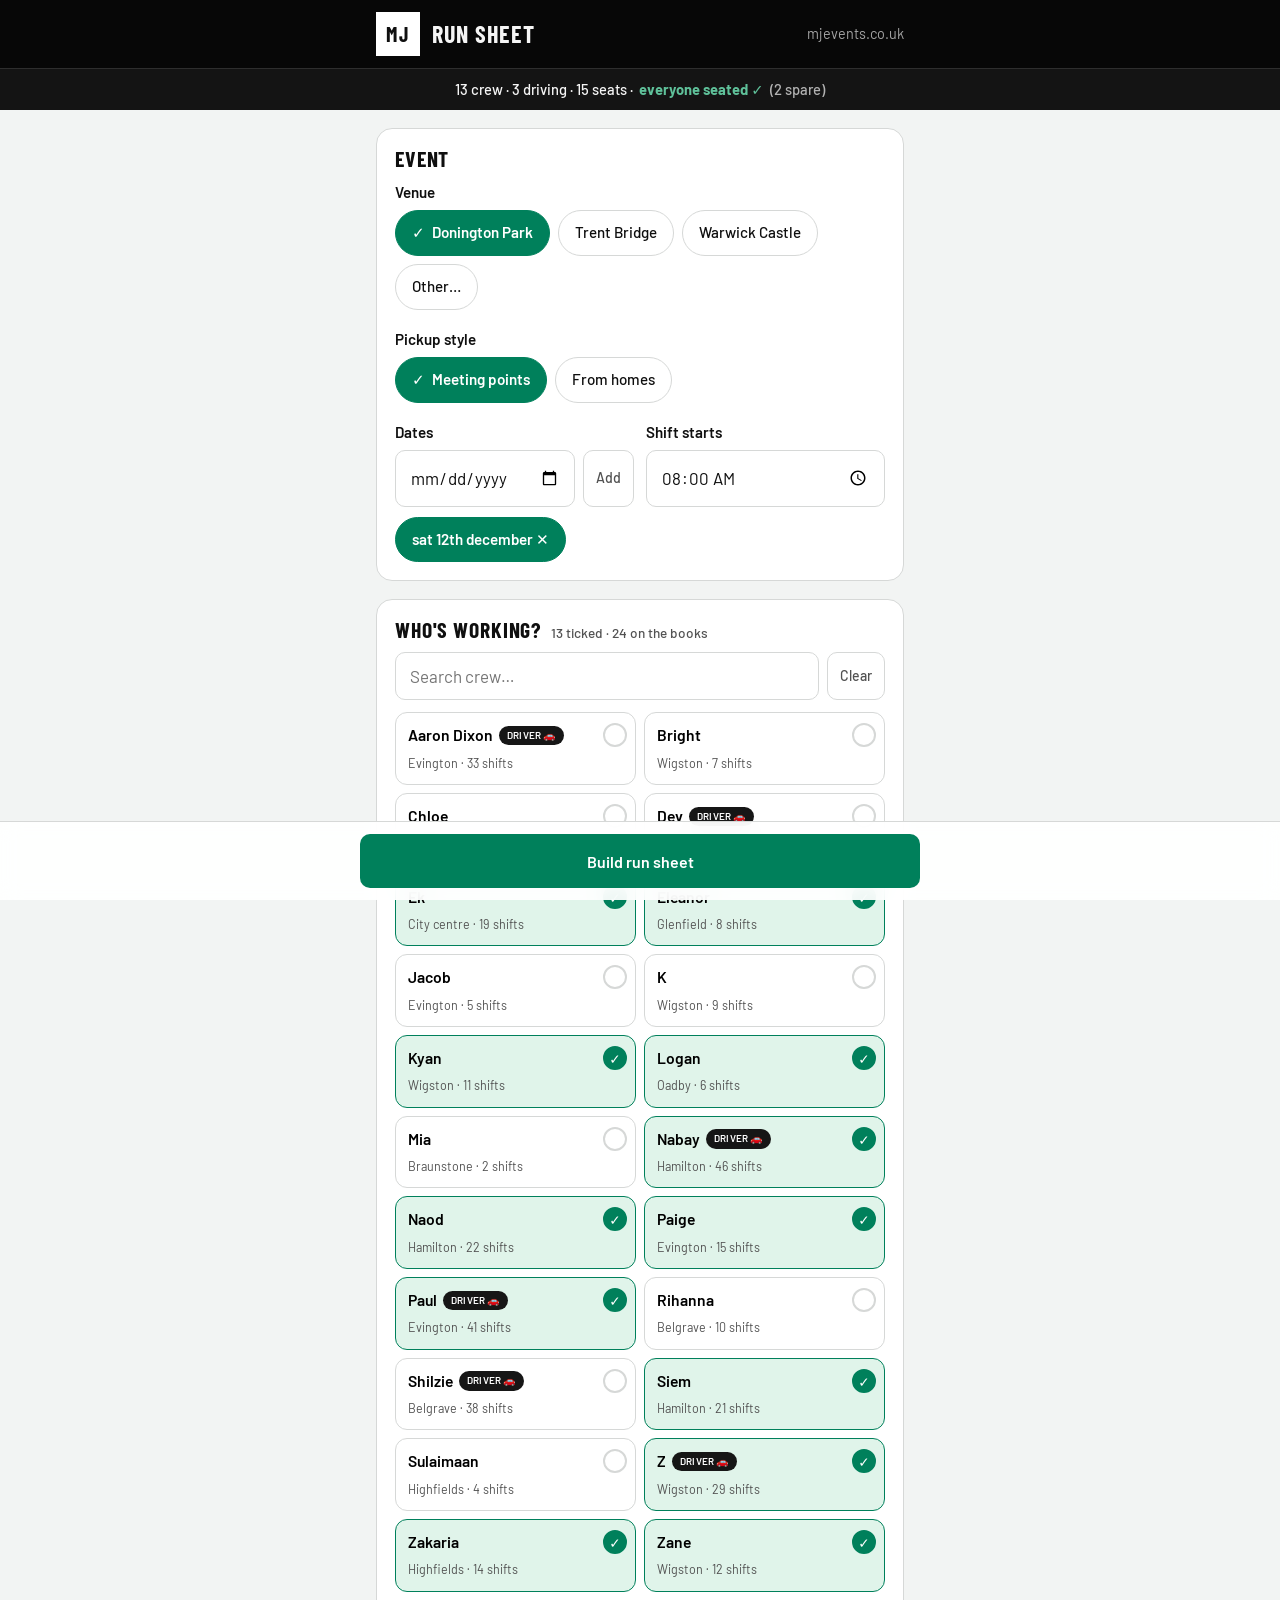
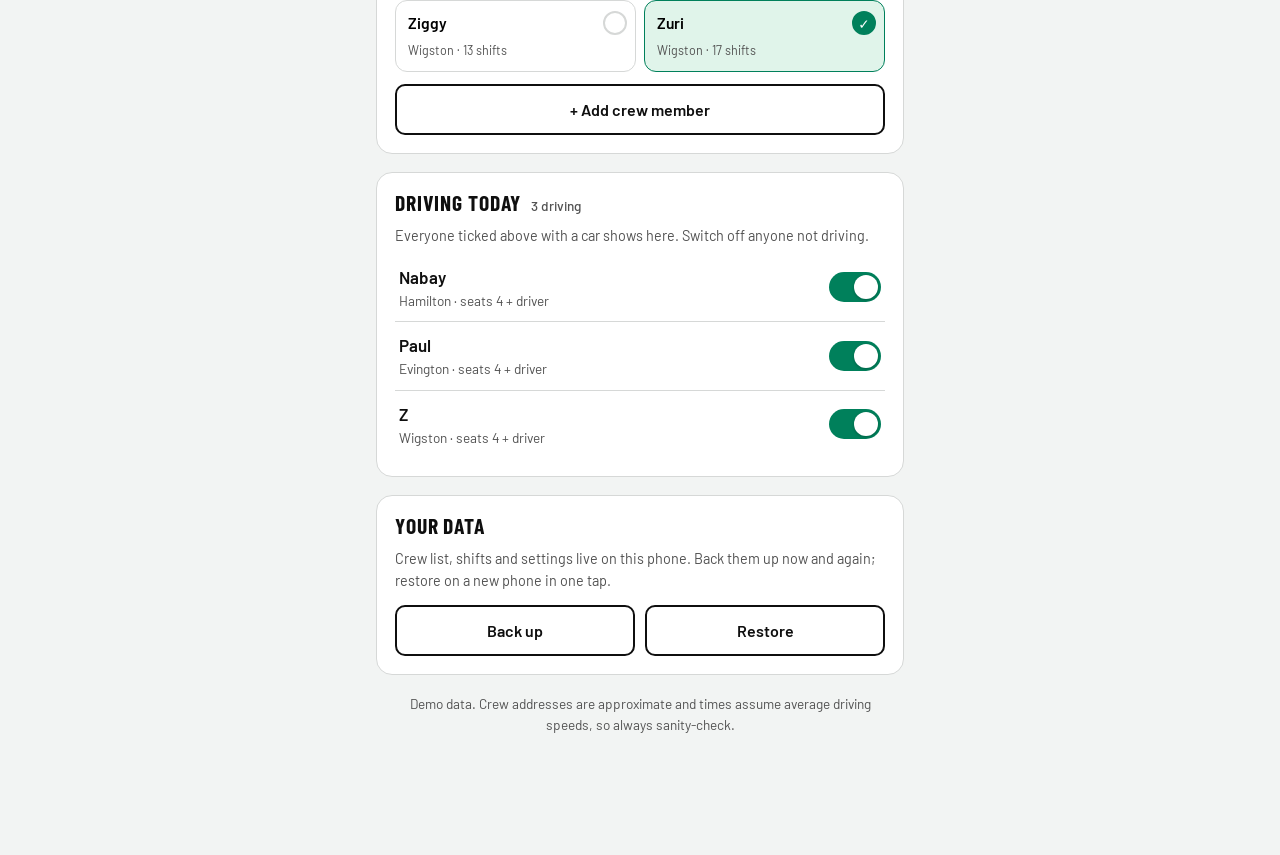
==== commit 90f802e0: "Client stats + stars + photo slots with fallbacks; date Add button "Need 5 or 50 staff?" gains an an" ====
--- a/app.html
+++ b/app.html
@@ -50,8 +50,11 @@
     </div>
     <div class="row2">
       <div class="field" style="margin-bottom: 0;">
-        <label for="ev-date">Dates <span class="hint">(pick to add)</span></label>
-        <input type="date" id="ev-date">
+        <label for="ev-date">Dates</label>
+        <div style="display: flex; gap: 8px;">
+          <input type="date" id="ev-date" style="flex: 1;">
+          <button class="mini" id="date-add" type="button" aria-label="Add this date">Add</button>
+        </div>
       </div>
       <div class="field" style="margin-bottom: 0;">
         <label for="ev-start">Shift starts</label>
@@ -149,6 +152,6 @@
 
 <div class="toast" id="toast" role="status"></div>
 
-<script src="assets/app.js?v=4"></script>
+<script src="assets/app.js?v=5"></script>
 </body>
 </html>
--- a/assets/app.css
+++ b/assets/app.css
@@ -57,13 +57,13 @@
   border: 1.5px solid var(--line); border-radius: var(--radius-ctl);
 }
 .crew-tools input:focus { outline: none; border-color: var(--brand-deep); }
-.crew-tools .mini {
+.mini {
   font: inherit; font-size: 0.88rem; font-weight: 500;
   padding: 0 12px; min-height: 44px;
   background: var(--bg); border: 1.5px solid var(--line);
   border-radius: var(--radius-ctl); cursor: pointer; color: var(--muted);
 }
-.crew-tools .mini:hover { border-color: var(--brand-deep); color: var(--ink); }
+.mini:hover { border-color: var(--brand-deep); color: var(--ink); }
 
 .crew-list { display: grid; grid-template-columns: 1fr 1fr; gap: 8px; }
 .crew-row {
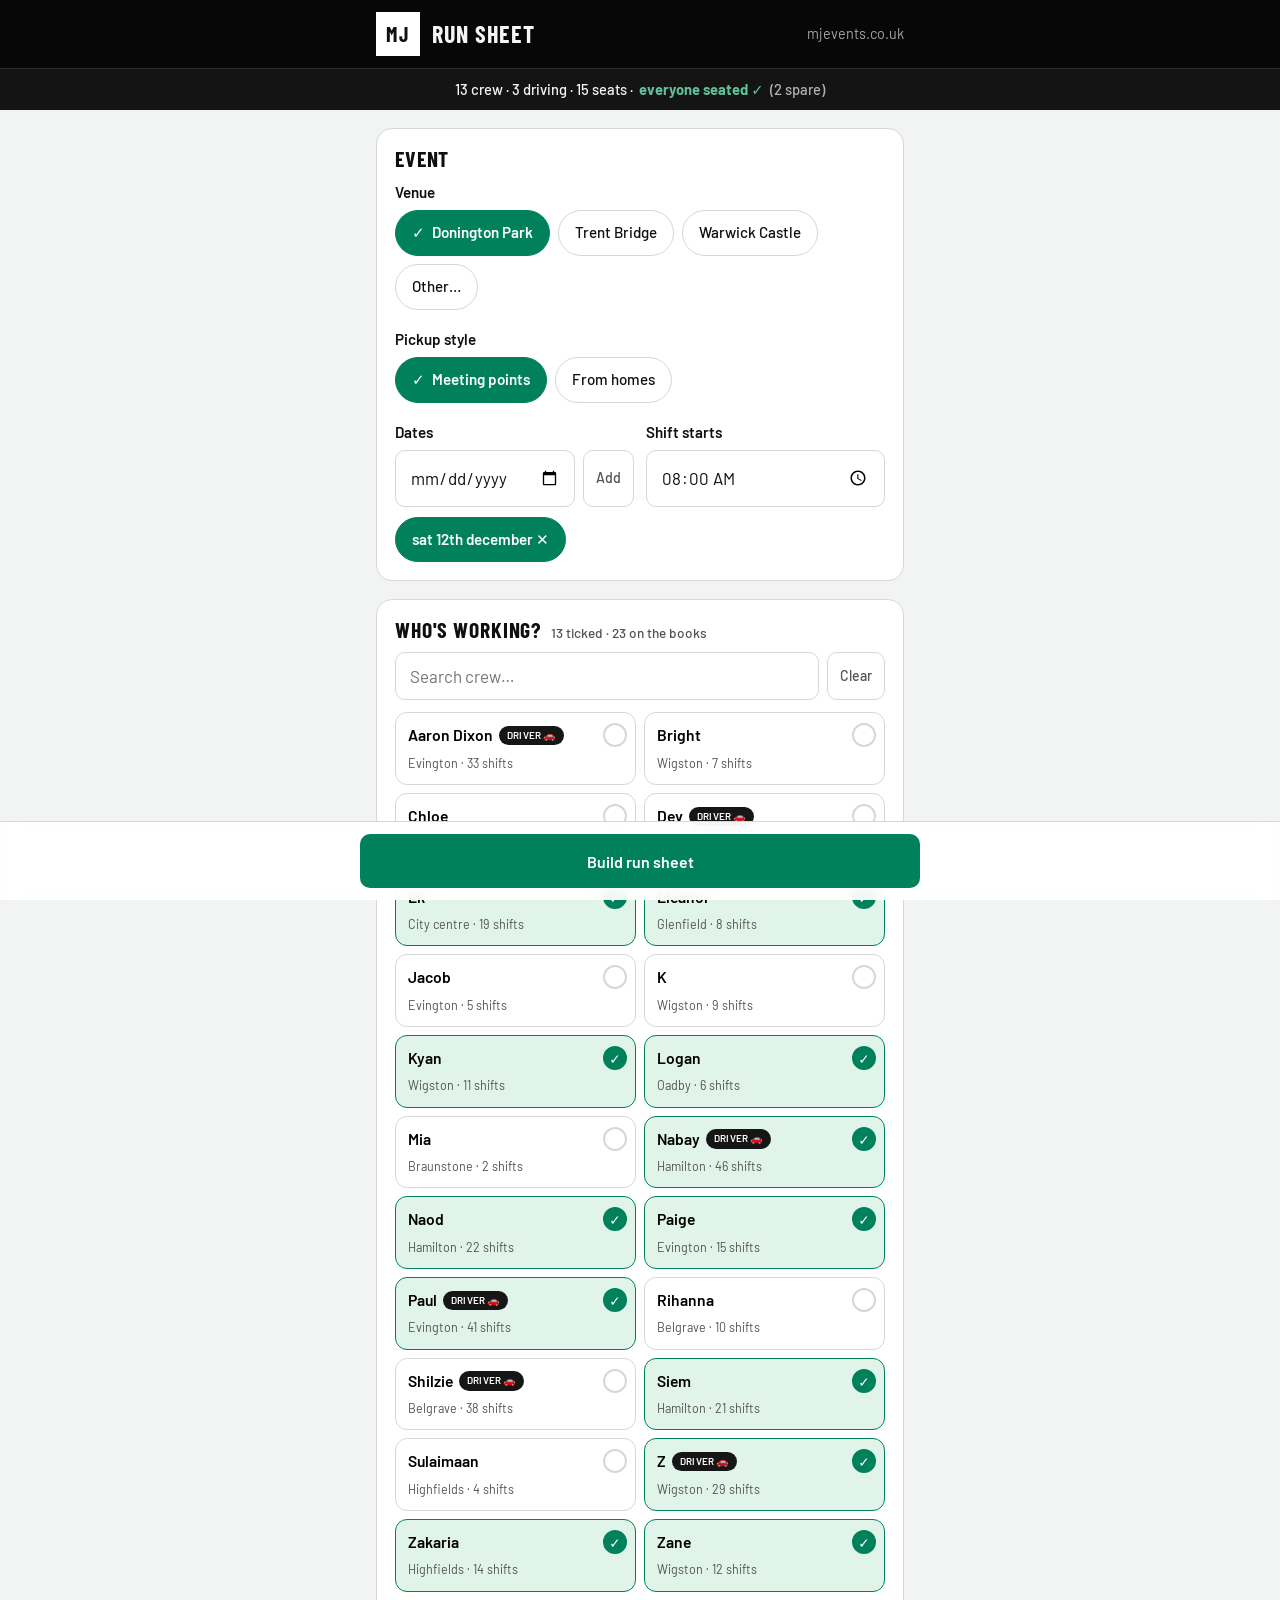
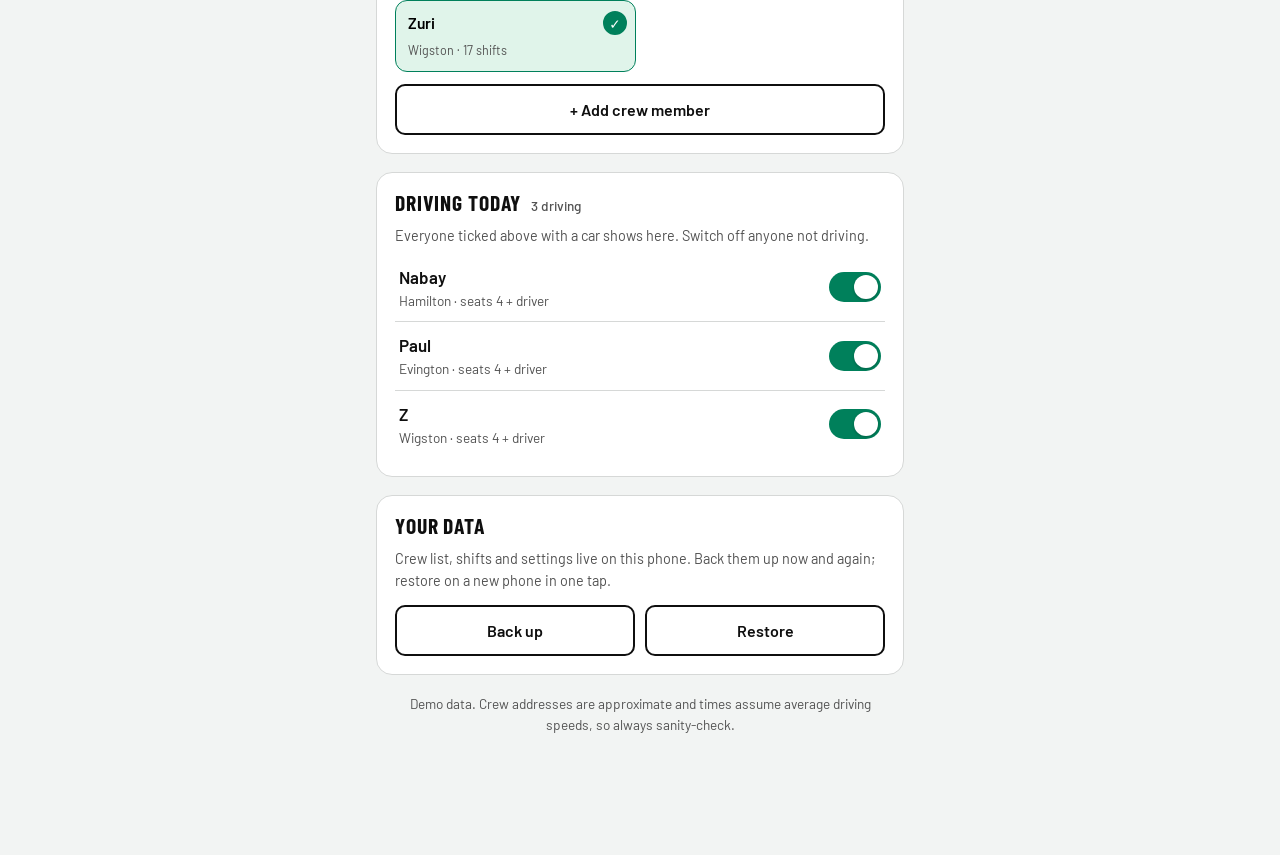
==== commit 1ba5ce19: "Households: same house = same car, same stop, same time; site tweaks Naod/Siem/Nabay and Zane/Kyan m" ====
--- a/app.html
+++ b/app.html
@@ -152,6 +152,6 @@
 
 <div class="toast" id="toast" role="status"></div>
 
-<script src="assets/app.js?v=5"></script>
+<script src="assets/app.js?v=6"></script>
 </body>
 </html>
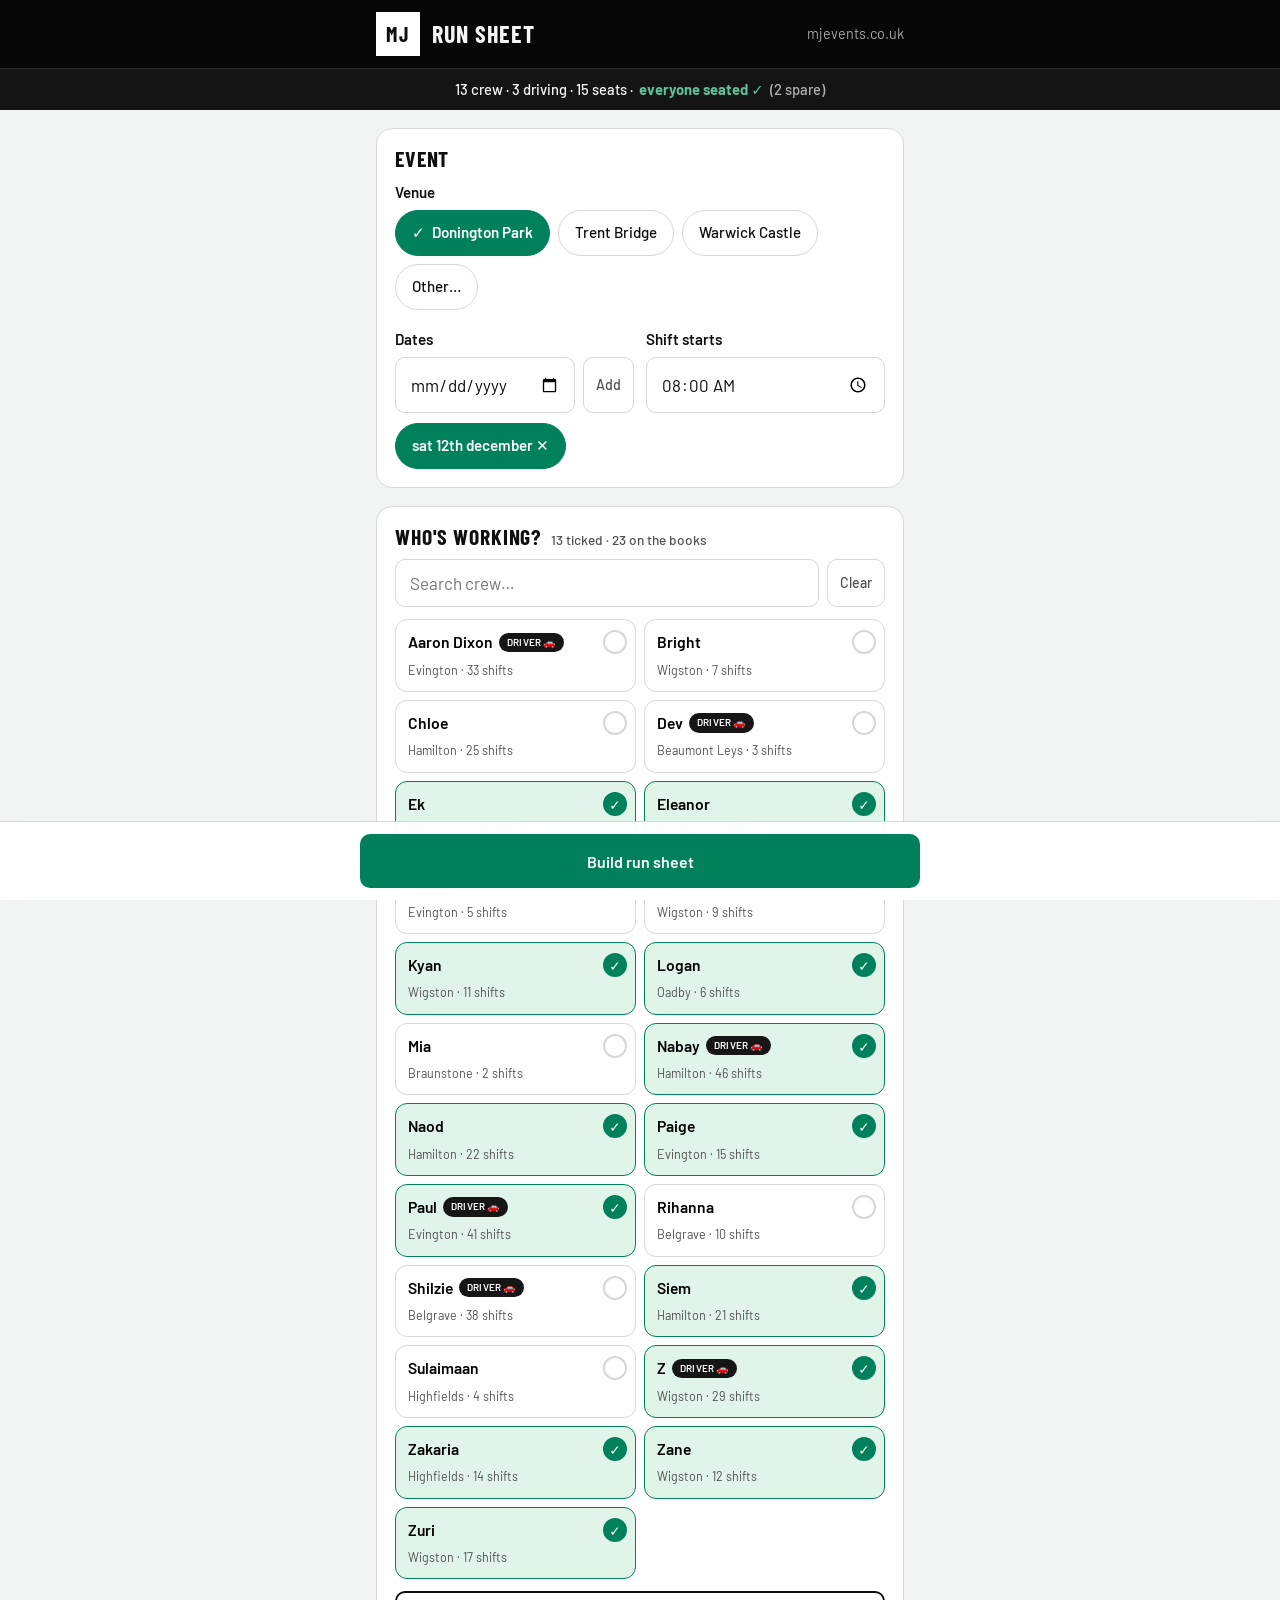
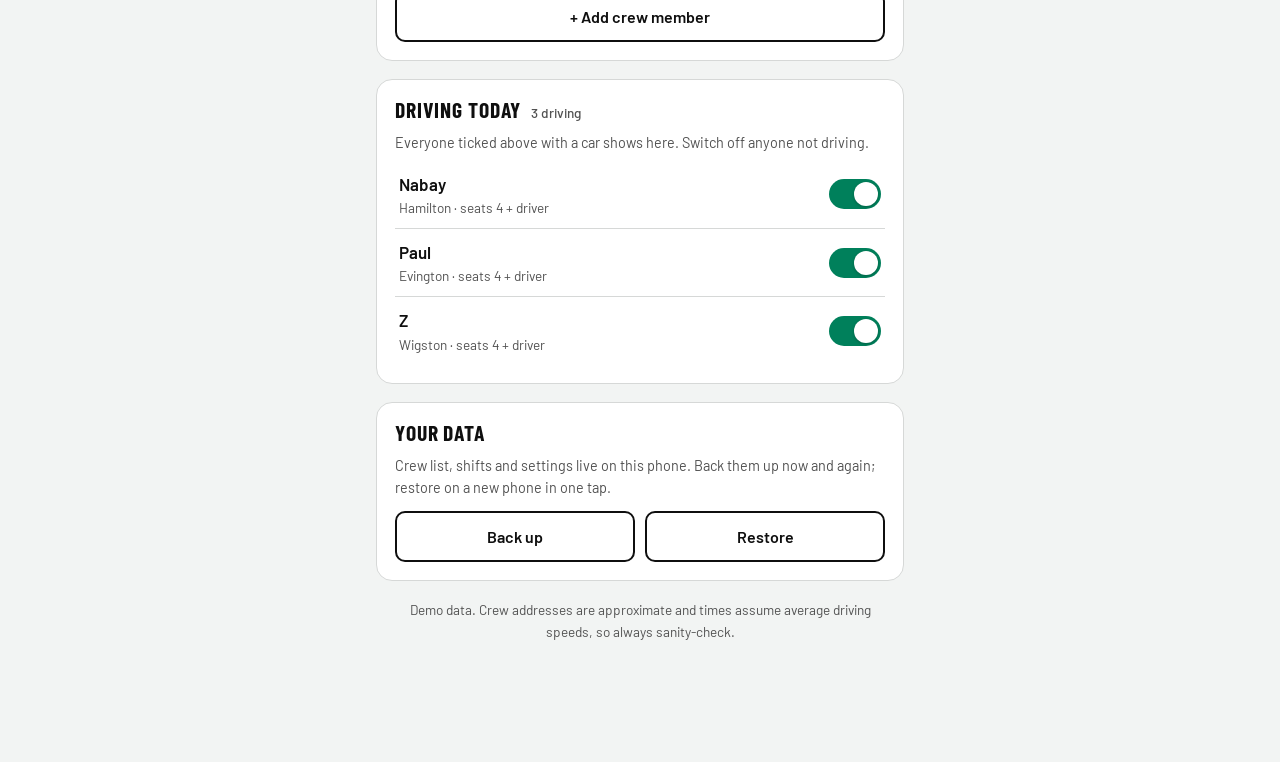
==== commit 852e5494: "Longevity + scale claims, email field, cancellation reframe, style toggle move Hero claims Leicester" ====
--- a/app.html
+++ b/app.html
@@ -40,13 +40,6 @@
       <label for="ov-name">Venue name</label>
       <input id="ov-name" placeholder="e.g. Warwick Racecourse" autocomplete="off">
       <span class="hint">New venue, so times assume about a 45 minute drive. Nudge with − and + after building.</span>
-    </div>
-    <div class="field">
-      <label>Pickup style</label>
-      <div class="chips" data-single id="style-chips">
-        <button type="button" class="chip" data-style="points" aria-pressed="true">Meeting points</button>
-        <button type="button" class="chip" data-style="homes" aria-pressed="false">From homes</button>
-      </div>
     </div>
     <div class="row2">
       <div class="field" style="margin-bottom: 0;">
@@ -97,6 +90,13 @@
     </div>
     <div id="warnings"></div>
     <div id="cars"></div>
+    <div class="field" style="margin-top: 4px;">
+      <label>Pickup style</label>
+      <div class="chips" data-single id="style-chips">
+        <button type="button" class="chip" data-style="points" aria-pressed="true">Meeting points</button>
+        <button type="button" class="chip" data-style="homes" aria-pressed="false">From homes</button>
+      </div>
+    </div>
     <div class="wa">
       <p class="wa-label">Message preview · WhatsApp</p>
       <div class="bubble" id="wa-bubble"></div>
@@ -152,6 +152,6 @@
 
 <div class="toast" id="toast" role="status"></div>
 
-<script src="assets/app.js?v=6"></script>
+<script src="assets/app.js?v=7"></script>
 </body>
 </html>
